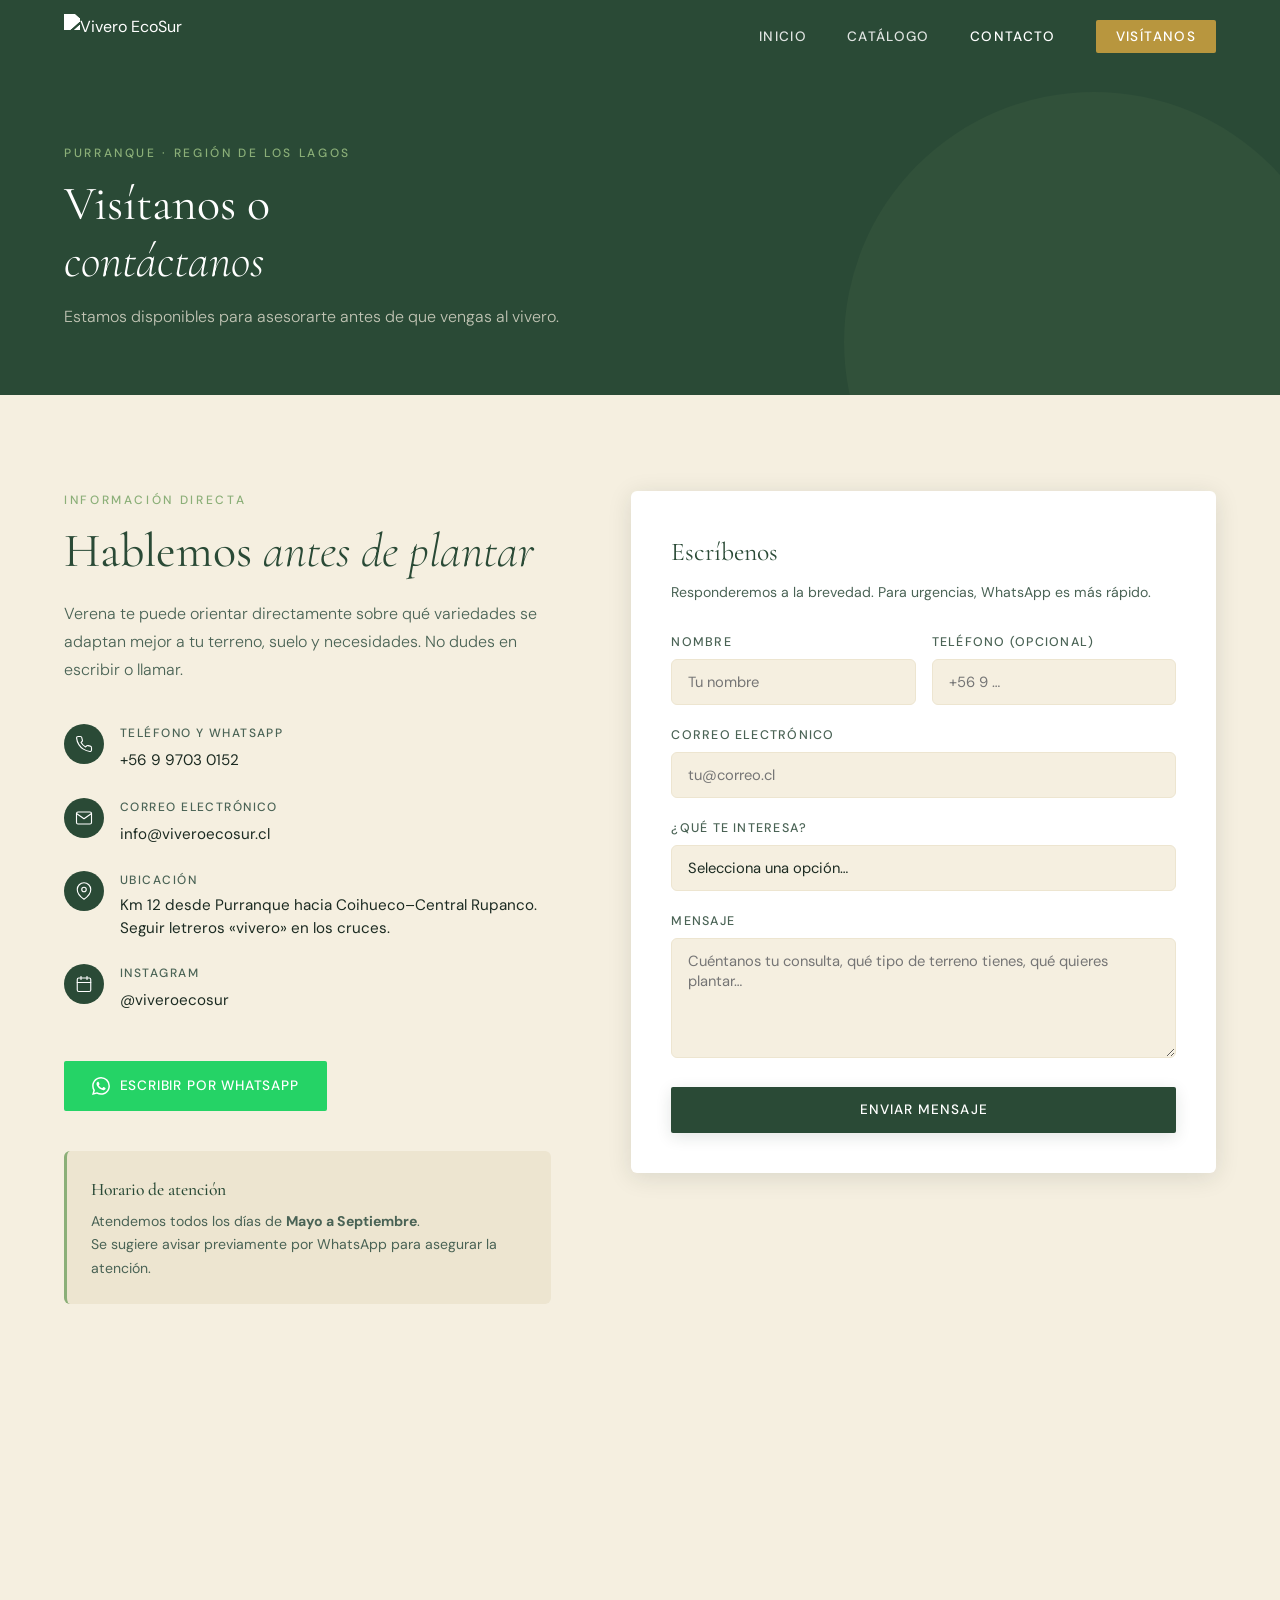
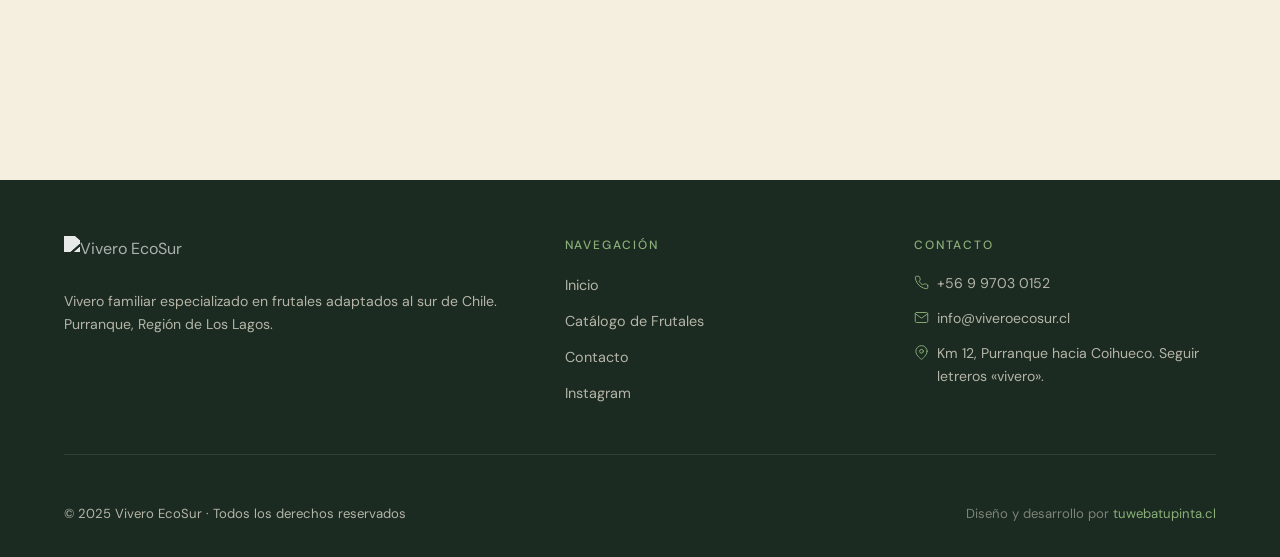
==== contacto.html @ e0800cbe "add ins" ====
<!DOCTYPE html>
<html lang="es">
<head>
  <meta charset="UTF-8">
  <meta name="viewport" content="width=device-width, initial-scale=1.0">
  <title>Contacto — Vivero EcoSur</title>
  <meta name="description" content="Visítanos en Purranque, km 12 hacia Coihueco. Atención Mayo–Septiembre. Teléfono: +56 9 9703 0152. Escríbenos por email o WhatsApp.">
  <meta name="theme-color" content="#2A4A36">
  <link rel="canonical" href="https://viveroecosur.cl/contacto">
  <link rel="stylesheet" href="assets/css/style.css">
  <link rel="preconnect" href="https://fonts.googleapis.com">
  <link rel="preconnect" href="https://fonts.gstatic.com" crossorigin>
</head>
<body>

<!-- ─── Nav ─────────────────────────────────────────── -->
<nav class="nav" role="navigation" aria-label="Navegación principal">
  <a class="nav-logo" href="index.html" aria-label="Vivero EcoSur — Inicio">
    <img src="assets/img/logo.png" alt="Vivero EcoSur">
  </a>
  <ul class="nav-links" role="list">
    <li><a href="index.html">Inicio</a></li>
    <li><a href="frutales.html">Catálogo</a></li>
    <li><a href="contacto.html" class="active">Contacto</a></li>
    <li><a href="contacto.html" class="cta-nav">Visítanos</a></li>
  </ul>
  <button class="nav-toggle" aria-label="Menú" aria-expanded="false">
    <span></span><span></span><span></span>
  </button>
</nav>

<!-- ─── Page Header ───────────────────────────────────── -->
<header class="page-header" role="banner">
  <p class="section-label">Purranque · Región de Los Lagos</p>
  <h1 class="section-title">Visítanos o<br><em>contáctanos</em></h1>
  <p class="section-desc" style="margin-top:0.75rem">
    Estamos disponibles para asesorarte antes de que vengas al vivero.
  </p>
</header>

<!-- ─── Contacto Grid ─────────────────────────────────── -->
<section class="section" aria-label="Información de contacto y formulario">
  <div class="contacto-grid">

    <!-- Info -->
    <div class="contacto-info fade-up">
      <p class="section-label">Información directa</p>
      <h2 class="section-title">Hablemos <em>antes de plantar</em></h2>
      <p class="section-desc">
        Verena te puede orientar directamente sobre qué variedades se adaptan mejor 
        a tu terreno, suelo y necesidades. No dudes en escribir o llamar.
      </p>

      <div class="info-item" style="margin-top:2rem">
        <div class="info-icon">
          <svg viewBox="0 0 24 24" stroke-width="1.5" stroke-linecap="round" stroke-linejoin="round">
            <path d="M22 16.92v3a2 2 0 01-2.18 2 19.79 19.79 0 01-8.63-3.07 19.5 19.5 0 01-6-6A19.79 19.79 0 012.12 4.18 2 2 0 014.11 2h3a2 2 0 012 1.72c.127.96.361 1.903.7 2.81a2 2 0 01-.45 2.11L8.09 9.91a16 16 0 006 6l1.27-1.27a2 2 0 012.11-.45c.907.339 1.85.573 2.81.7A2 2 0 0122 16.92z"/>
          </svg>
        </div>
        <div>
          <h4>Teléfono y WhatsApp</h4>
          <a href="tel:+56999703 0152">+56 9 9703 0152</a>
        </div>
      </div>

      <div class="info-item">
        <div class="info-icon">
          <svg viewBox="0 0 24 24" stroke-width="1.5" stroke-linecap="round" stroke-linejoin="round">
            <path d="M4 4h16c1.1 0 2 .9 2 2v12c0 1.1-.9 2-2 2H4c-1.1 0-2-.9-2-2V6c0-1.1.9-2 2-2z"/>
            <polyline points="22,6 12,13 2,6"/>
          </svg>
        </div>
        <div>
          <h4>Correo electrónico</h4>
          <a href="mailto:info@viveroecosur.cl">info@viveroecosur.cl</a>
        </div>
      </div>

      <div class="info-item">
        <div class="info-icon">
          <svg viewBox="0 0 24 24" stroke-width="1.5" stroke-linecap="round" stroke-linejoin="round">
            <path d="M21 10c0 7-9 13-9 13s-9-6-9-13a9 9 0 0118 0z"/>
            <circle cx="12" cy="10" r="3"/>
          </svg>
        </div>
        <div>
          <h4>Ubicación</h4>
          <p>Km 12 desde Purranque hacia Coihueco–Central Rupanco.<br>Seguir letreros «vivero» en los cruces.</p>
        </div>
      </div>

      <div class="info-item">
        <div class="info-icon">
          <svg viewBox="0 0 24 24" stroke-width="1.5" stroke-linecap="round" stroke-linejoin="round">
            <rect x="3" y="4" width="18" height="18" rx="2" ry="2"/>
            <line x1="16" y1="2" x2="16" y2="6"/>
            <line x1="8" y1="2" x2="8" y2="6"/>
            <line x1="3" y1="10" x2="21" y2="10"/>
          </svg>
        </div>
        <div>
          <h4>Instagram</h4>
          <a href="https://www.instagram.com/viveroecosur/" target="_blank" rel="noopener">@viveroecosur</a>
        </div>
      </div>

      <!-- WhatsApp directo -->
      <a
        class="whatsapp-btn"
        href="https://wa.me/56999703 0152?text=Hola%2C%20me%20interesa%20información%20sobre%20los%20frutales%20del%20vivero."
        target="_blank"
        rel="noopener"
        aria-label="Contactar por WhatsApp"
      >
        <svg viewBox="0 0 24 24" xmlns="http://www.w3.org/2000/svg">
          <path d="M17.472 14.382c-.297-.149-1.758-.867-2.03-.967-.273-.099-.471-.148-.67.15-.197.297-.767.966-.94 1.164-.173.199-.347.223-.644.075-.297-.15-1.255-.463-2.39-1.475-.883-.788-1.48-1.761-1.653-2.059-.173-.297-.018-.458.13-.606.134-.133.298-.347.446-.52.149-.174.198-.298.298-.497.099-.198.05-.371-.025-.52-.075-.149-.669-1.612-.916-2.207-.242-.579-.487-.5-.669-.51-.173-.008-.371-.01-.57-.01-.198 0-.52.074-.792.372-.272.297-1.04 1.016-1.04 2.479 0 1.462 1.065 2.875 1.213 3.074.149.198 2.096 3.2 5.077 4.487.709.306 1.262.489 1.694.625.712.227 1.36.195 1.871.118.571-.085 1.758-.719 2.006-1.413.248-.694.248-1.289.173-1.413-.074-.124-.272-.198-.57-.347m-5.421 7.403h-.004a9.87 9.87 0 01-5.031-1.378l-.361-.214-3.741.982.998-3.648-.235-.374a9.86 9.86 0 01-1.51-5.26c.001-5.45 4.436-9.884 9.888-9.884 2.64 0 5.122 1.03 6.988 2.898a9.825 9.825 0 012.893 6.994c-.003 5.45-4.437 9.884-9.885 9.884m8.413-18.297A11.815 11.815 0 0012.05 0C5.495 0 .16 5.335.157 11.892c0 2.096.547 4.142 1.588 5.945L.057 24l6.305-1.654a11.882 11.882 0 005.683 1.448h.005c6.554 0 11.89-5.335 11.893-11.893a11.821 11.821 0 00-3.48-8.413z"/>
        </svg>
        Escribir por WhatsApp
      </a>

      <!-- Horario -->
      <div class="contacto-horario">
        <h4>Horario de atención</h4>
        <p>
          Atendemos todos los días de <strong>Mayo a Septiembre</strong>.<br>
          Se sugiere avisar previamente por WhatsApp para asegurar la atención.
        </p>
      </div>
    </div>

    <!-- Formulario -->
    <div class="fade-up" style="transition-delay:0.15s">
      <div class="form-card">
        <h3>Escríbenos</h3>
        <p>Responderemos a la brevedad. Para urgencias, WhatsApp es más rápido.</p>

        <!-- Reemplaza YOUR_FORM_ID con tu ID de Formspree -->
        <form
          id="contact-form"
          action="https://formspree.io/f/YOUR_FORM_ID"
          method="POST"
          novalidate
        >
          <div class="form-row">
            <div class="form-group">
              <label for="nombre">Nombre</label>
              <input
                id="nombre"
                name="nombre"
                type="text"
                placeholder="Tu nombre"
                required
                autocomplete="given-name"
              >
            </div>
            <div class="form-group">
              <label for="telefono">Teléfono (opcional)</label>
              <input
                id="telefono"
                name="telefono"
                type="tel"
                placeholder="+56 9 …"
                autocomplete="tel"
              >
            </div>
          </div>

          <div class="form-group">
            <label for="email">Correo electrónico</label>
            <input
              id="email"
              name="email"
              type="email"
              placeholder="tu@correo.cl"
              required
              autocomplete="email"
            >
          </div>

          <div class="form-group">
            <label for="asunto">¿Qué te interesa?</label>
            <select id="asunto" name="asunto">
              <option value="">Selecciona una opción…</option>
              <option value="Consulta sobre frutales">Consulta sobre frutales</option>
              <option value="Disponibilidad y precios">Disponibilidad y precios</option>
              <option value="Asesoría de plantación">Asesoría de plantación</option>
              <option value="Injertos y podas">Injertos y podas</option>
              <option value="Otro">Otro</option>
            </select>
          </div>

          <div class="form-group">
            <label for="mensaje">Mensaje</label>
            <textarea
              id="mensaje"
              name="mensaje"
              placeholder="Cuéntanos tu consulta, qué tipo de terreno tienes, qué quieres plantar…"
              required
            ></textarea>
          </div>

          <!-- Honeypot anti-spam -->
          <input type="text" name="_gotcha" style="display:none" tabindex="-1" autocomplete="off">

          <button type="submit" class="btn btn-verde" style="width:100%;justify-content:center">
            Enviar mensaje
          </button>
        </form>

        <!-- Éxito -->
        <div id="form-success" class="form-success">
          <svg viewBox="0 0 24 24" stroke-width="1.5" stroke-linecap="round" stroke-linejoin="round">
            <path d="M22 11.08V12a10 10 0 11-5.93-9.14"/>
            <polyline points="22 4 12 14.01 9 11.01"/>
          </svg>
          <h4>¡Mensaje enviado!</h4>
          <p>Gracias por escribirnos. Te responderemos a la brevedad.<br>Si necesitas respuesta urgente, escríbenos por WhatsApp.</p>
        </div>
      </div>
    </div>

  </div>
</section>

<!-- ─── Mapa ───────────────────────────────────────────── -->
<div class="mapa-section" aria-label="Ubicación en mapa">
  <iframe
    title="Ubicación Vivero EcoSur — Purranque"
    src="https://www.openstreetmap.org/export/embed.html?bbox=-73.0,-40.95,-72.7,-40.75&layer=mapnik&marker=-40.83,-72.88"
    loading="lazy"
    allowfullscreen
  ></iframe>
</div>

<!-- ─── Footer ────────────────────────────────────────── -->
<footer role="contentinfo">
  <div class="footer-grid">
    <div>
      <div class="footer-logo">
        <img src="assets/img/logo.png" alt="Vivero EcoSur">
      </div>
      <p class="footer-tagline">
        Vivero familiar especializado en frutales adaptados al sur de Chile.<br>
        Purranque, Región de Los Lagos.
      </p>
    </div>
    <div class="footer-col">
      <h4>Navegación</h4>
      <ul>
        <li><a href="index.html">Inicio</a></li>
        <li><a href="frutales.html">Catálogo de Frutales</a></li>
        <li><a href="contacto.html">Contacto</a></li>
        <li><a href="https://www.instagram.com/viveroecosur/" target="_blank" rel="noopener">Instagram</a></li>
      </ul>
    </div>
    <div class="footer-col">
      <h4>Contacto</h4>
      <div class="footer-contact-item">
        <svg viewBox="0 0 24 24" stroke-width="1.5" stroke-linecap="round" stroke-linejoin="round"><path d="M22 16.92v3a2 2 0 01-2.18 2 19.79 19.79 0 01-8.63-3.07 19.5 19.5 0 01-6-6A19.79 19.79 0 012.12 4.18 2 2 0 014.11 2h3a2 2 0 012 1.72c.127.96.361 1.903.7 2.81a2 2 0 01-.45 2.11L8.09 9.91a16 16 0 006 6l1.27-1.27a2 2 0 012.11-.45c.907.339 1.85.573 2.81.7A2 2 0 0122 16.92z"/></svg>
        <a href="tel:+56999703 0152">+56 9 9703 0152</a>
      </div>
      <div class="footer-contact-item">
        <svg viewBox="0 0 24 24" stroke-width="1.5" stroke-linecap="round" stroke-linejoin="round"><path d="M4 4h16c1.1 0 2 .9 2 2v12c0 1.1-.9 2-2 2H4c-1.1 0-2-.9-2-2V6c0-1.1.9-2 2-2z"/><polyline points="22,6 12,13 2,6"/></svg>
        <a href="mailto:info@viveroecosur.cl">info@viveroecosur.cl</a>
      </div>
      <div class="footer-contact-item">
        <svg viewBox="0 0 24 24" stroke-width="1.5" stroke-linecap="round" stroke-linejoin="round"><path d="M21 10c0 7-9 13-9 13s-9-6-9-13a9 9 0 0118 0z"/><circle cx="12" cy="10" r="3"/></svg>
        <span>Km 12, Purranque hacia Coihueco. Seguir letreros «vivero».</span>
      </div>
    </div>
  </div>
  <div class="footer-bottom">
    <span>© 2025 Vivero EcoSur · Todos los derechos reservados</span>
    <span class="footer-brand">Diseño y desarrollo por <a href="https://tuwebatupinta.cl" target="_blank" rel="noopener">tuwebatupinta.cl</a></span>
  </div>
</footer>

<script src="assets/js/main.js"></script>
</body>
</html>
---- assets/css/style.css ----
@import url('https://fonts.googleapis.com/css2?family=Cormorant+Garamond:ital,wght@0,300;0,400;0,500;0,600;1,300;1,400&family=DM+Sans:wght@300;400;500&display=swap');

/* ─── Variables ─────────────────────────────────────── */
:root {
  --verde:        #2A4A36;
  --verde-medio:  #3D6B50;
  --verde-claro:  #8BAF78;
  --crema:        #F5EFE0;
  --crema-oscura: #EDE5D0;
  --dorado:       #B8963E;
  --texto:        #1C2B22;
  --texto-suave:  #4A6355;
  --blanco:       #FFFFFF;
  --sombra:       rgba(26, 43, 34, 0.12);

  --f-display: 'Cormorant Garamond', Georgia, serif;
  --f-body:    'DM Sans', sans-serif;

  --r: 6px;
  --transition: 0.3s ease;
}

/* ─── Reset & Base ───────────────────────────────────── */
*, *::before, *::after { box-sizing: border-box; margin: 0; padding: 0; }

html { scroll-behavior: smooth; font-size: 16px; }

body {
  font-family: var(--f-body);
  background: var(--crema);
  color: var(--texto);
  line-height: 1.65;
  overflow-x: hidden;
}

img { max-width: 100%; height: auto; display: block; }
a   { color: inherit; text-decoration: none; }
ul  { list-style: none; }

/* ─── Nav ────────────────────────────────────────────── */
.nav {
  position: fixed;
  top: 0; left: 0; right: 0;
  z-index: 100;
  display: flex;
  align-items: center;
  justify-content: space-between;
  padding: 0 5%;
  height: 72px;
  transition: background var(--transition), box-shadow var(--transition);
}

.nav.scrolled {
  background: var(--verde);
  box-shadow: 0 2px 20px var(--sombra);
}

.nav-logo img {
  height: 44px;
  width: auto;
  filter: brightness(0) invert(1);
}

.nav-links {
  display: flex;
  gap: 2.5rem;
  align-items: center;
}

.nav-links a {
  font-family: var(--f-body);
  font-size: 0.85rem;
  font-weight: 500;
  letter-spacing: 0.1em;
  text-transform: uppercase;
  color: var(--blanco);
  opacity: 0.85;
  transition: opacity var(--transition);
}

.nav-links a:hover,
.nav-links a.active { opacity: 1; }

.nav-links a.cta-nav {
  background: var(--dorado);
  color: var(--blanco);
  padding: 0.5rem 1.25rem;
  border-radius: 2px;
  opacity: 1;
  transition: background var(--transition);
}
.nav-links a.cta-nav:hover { background: #c9a84c; }

/* hamburger */
.nav-toggle {
  display: none;
  flex-direction: column;
  gap: 5px;
  cursor: pointer;
  padding: 4px;
}
.nav-toggle span {
  display: block;
  width: 24px; height: 2px;
  background: var(--blanco);
  border-radius: 2px;
  transition: var(--transition);
}

/* ─── Hero ───────────────────────────────────────────── */
.hero {
  position: relative;
  height: 100svh;
  min-height: 600px;
  display: flex;
  align-items: center;
  overflow: hidden;
}

.hero-bg {
  position: absolute;
  inset: 0;
  background-image: url('https://viveroecosur.cl/wp-content/uploads/2020/11/banner.jpg');
  background-size: cover;
  background-position: center;
  transform: scale(1.05);
  transition: transform 8s ease;
}
.hero.loaded .hero-bg { transform: scale(1); }

.hero-overlay {
  position: absolute;
  inset: 0;
  background: linear-gradient(
    135deg,
    rgba(26, 43, 34, 0.82) 0%,
    rgba(42, 74, 54, 0.60) 60%,
    rgba(26, 43, 34, 0.40) 100%
  );
}

.hero-content {
  position: relative;
  z-index: 2;
  max-width: 720px;
  padding: 0 5%;
  opacity: 0;
  transform: translateY(28px);
  transition: opacity 0.9s ease 0.3s, transform 0.9s ease 0.3s;
}
.hero.loaded .hero-content { opacity: 1; transform: none; }

.hero-eyebrow {
  font-family: var(--f-body);
  font-size: 0.78rem;
  font-weight: 500;
  letter-spacing: 0.22em;
  text-transform: uppercase;
  color: var(--verde-claro);
  margin-bottom: 1.2rem;
}

.hero h1 {
  font-family: var(--f-display);
  font-size: clamp(3rem, 7vw, 5.5rem);
  font-weight: 300;
  line-height: 1.1;
  color: var(--blanco);
  margin-bottom: 1.5rem;
}
.hero h1 em {
  font-style: italic;
  font-weight: 300;
  color: var(--verde-claro);
}

.hero-desc {
  font-size: 1.05rem;
  font-weight: 300;
  color: rgba(245, 239, 224, 0.88);
  max-width: 480px;
  margin-bottom: 2.5rem;
  line-height: 1.75;
}

.hero-ctas { display: flex; gap: 1rem; flex-wrap: wrap; }

/* ─── Buttons ─────────────────────────────────────────── */
.btn {
  display: inline-flex;
  align-items: center;
  gap: 0.5rem;
  padding: 0.9rem 2rem;
  border-radius: 2px;
  font-family: var(--f-body);
  font-size: 0.85rem;
  font-weight: 500;
  letter-spacing: 0.08em;
  text-transform: uppercase;
  cursor: pointer;
  border: none;
  transition: background var(--transition), color var(--transition), transform var(--transition), box-shadow var(--transition);
}
.btn:hover { transform: translateY(-2px); }

.btn-primary {
  background: var(--dorado);
  color: var(--blanco);
  box-shadow: 0 4px 16px rgba(184,150,62,0.35);
}
.btn-primary:hover {
  background: #c9a84c;
  box-shadow: 0 6px 24px rgba(184,150,62,0.45);
}

.btn-outline {
  background: transparent;
  color: var(--blanco);
  border: 1.5px solid rgba(255,255,255,0.55);
}
.btn-outline:hover {
  background: rgba(255,255,255,0.1);
  border-color: var(--blanco);
}

.btn-verde {
  background: var(--verde);
  color: var(--blanco);
  box-shadow: 0 4px 16px var(--sombra);
}
.btn-verde:hover {
  background: var(--verde-medio);
  box-shadow: 0 6px 24px var(--sombra);
}

/* ─── Sections ────────────────────────────────────────── */
.section { padding: 6rem 5%; }
.section-sm { padding: 4rem 5%; }

.section-label {
  font-family: var(--f-body);
  font-size: 0.75rem;
  font-weight: 500;
  letter-spacing: 0.22em;
  text-transform: uppercase;
  color: var(--verde-claro);
  margin-bottom: 0.75rem;
}

.section-title {
  font-family: var(--f-display);
  font-size: clamp(2rem, 4vw, 3rem);
  font-weight: 400;
  line-height: 1.2;
  color: var(--verde);
  margin-bottom: 1.25rem;
}
.section-title em {
  font-style: italic;
  font-weight: 300;
}

.section-desc {
  font-size: 1rem;
  font-weight: 300;
  color: var(--texto-suave);
  max-width: 520px;
  line-height: 1.75;
}

/* ─── About (index) ───────────────────────────────────── */
.about {
  background: var(--blanco);
  display: grid;
  grid-template-columns: 1fr 1fr;
  gap: 5rem;
  align-items: center;
}

.about-img {
  position: relative;
}
.about-img img {
  width: 100%;
  height: 520px;
  object-fit: cover;
  border-radius: var(--r);
}
.about-img::before {
  content: '';
  position: absolute;
  top: -16px; left: -16px;
  right: 16px; bottom: 16px;
  border: 1.5px solid var(--verde-claro);
  border-radius: var(--r);
  opacity: 0.4;
}

.about-verena {
  display: flex;
  align-items: center;
  gap: 0.75rem;
  margin-top: 2rem;
  padding-top: 2rem;
  border-top: 1px solid var(--crema-oscura);
}
.about-verena-dot {
  width: 40px; height: 40px;
  background: var(--verde);
  border-radius: 50%;
  flex-shrink: 0;
  display: flex;
  align-items: center;
  justify-content: center;
  color: var(--blanco);
  font-family: var(--f-display);
  font-size: 1.1rem;
}
.about-verena p { font-size: 0.88rem; color: var(--texto-suave); }
.about-verena strong { display: block; color: var(--texto); font-weight: 500; margin-bottom: 0.1rem; }

/* ─── Features strip ──────────────────────────────────── */
.features {
  background: var(--verde);
  padding: 4rem 5%;
  display: grid;
  grid-template-columns: repeat(3, 1fr);
  gap: 3rem;
}
.feature { text-align: center; }
.feature-icon {
  width: 48px; height: 48px;
  margin: 0 auto 1rem;
  background: rgba(139,175,120,0.2);
  border-radius: 50%;
  display: flex;
  align-items: center;
  justify-content: center;
}
.feature-icon svg { width: 22px; height: 22px; stroke: var(--verde-claro); fill: none; }
.feature h3 {
  font-family: var(--f-display);
  font-size: 1.3rem;
  font-weight: 400;
  color: var(--blanco);
  margin-bottom: 0.5rem;
}
.feature p { font-size: 0.88rem; font-weight: 300; color: rgba(245,239,224,0.7); line-height: 1.65; }

/* ─── CTA Banner ──────────────────────────────────────── */
.cta-banner {
  background: var(--crema-oscura);
  text-align: center;
  padding: 5rem 5%;
  position: relative;
  overflow: hidden;
}
.cta-banner::before {
  content: '';
  position: absolute;
  inset: 0;
  background: radial-gradient(ellipse at center, rgba(42,74,54,0.06) 0%, transparent 70%);
}
.cta-banner .section-title { max-width: 540px; margin: 0.75rem auto 1.5rem; }
.cta-banner .section-desc  { margin: 0 auto 2rem; }

/* ─── Footer ──────────────────────────────────────────── */
footer {
  background: var(--texto);
  color: rgba(245,239,224,0.7);
  padding: 3.5rem 5% 2rem;
}
.footer-grid {
  display: grid;
  grid-template-columns: 1.5fr 1fr 1fr;
  gap: 3rem;
  margin-bottom: 3rem;
  padding-bottom: 3rem;
  border-bottom: 1px solid rgba(245,239,224,0.1);
}
.footer-logo img {
  height: 38px;
  filter: brightness(0) invert(1);
  opacity: 0.9;
  margin-bottom: 1rem;
}
.footer-tagline { font-size: 0.88rem; line-height: 1.65; }
.footer-col h4 {
  font-family: var(--f-body);
  font-size: 0.75rem;
  font-weight: 500;
  letter-spacing: 0.15em;
  text-transform: uppercase;
  color: var(--verde-claro);
  margin-bottom: 1rem;
}
.footer-col ul { display: flex; flex-direction: column; gap: 0.6rem; }
.footer-col ul a { font-size: 0.9rem; transition: color var(--transition); }
.footer-col ul a:hover { color: var(--blanco); }
.footer-contact-item { display: flex; align-items: flex-start; gap: 0.5rem; font-size: 0.88rem; margin-bottom: 0.75rem; }
.footer-contact-item svg { width: 15px; height: 15px; stroke: var(--verde-claro); flex-shrink: 0; margin-top: 3px; fill: none; }
.footer-bottom {
  display: flex;
  justify-content: space-between;
  align-items: center;
  flex-wrap: wrap;
  gap: 1rem;
  font-size: 0.82rem;
}
.footer-brand { color: rgba(245,239,224,0.45); }
.footer-brand a { color: var(--verde-claro); }

/* ─── Page Header ─────────────────────────────────────── */
.page-header {
  background: var(--verde);
  padding: 9rem 5% 4rem;
  position: relative;
  overflow: hidden;
}
.page-header::after {
  content: '';
  position: absolute;
  right: -5%;
  bottom: -50%;
  width: 500px; height: 500px;
  border-radius: 50%;
  background: rgba(139,175,120,0.07);
}
.page-header .section-label { color: var(--verde-claro); }
.page-header .section-title { color: var(--blanco); margin-bottom: 0; }
.page-header .section-desc  { color: rgba(245,239,224,0.75); }

/* ─── Productos ───────────────────────────────────────── */
.productos-section { background: var(--crema); }

.category-tabs {
  display: flex;
  flex-wrap: wrap;
  gap: 0.5rem;
  margin-bottom: 3rem;
  padding-bottom: 1.5rem;
  border-bottom: 1px solid var(--crema-oscura);
}

.tab-btn {
  background: none;
  border: 1.5px solid var(--crema-oscura);
  border-radius: 2px;
  padding: 0.5rem 1.1rem;
  font-family: var(--f-body);
  font-size: 0.8rem;
  font-weight: 500;
  letter-spacing: 0.08em;
  text-transform: uppercase;
  color: var(--texto-suave);
  cursor: pointer;
  transition: all var(--transition);
}
.tab-btn:hover {
  border-color: var(--verde);
  color: var(--verde);
}
.tab-btn.active {
  background: var(--verde);
  border-color: var(--verde);
  color: var(--blanco);
}

.search-bar {
  position: relative;
  max-width: 380px;
  margin-bottom: 2.5rem;
}
.search-bar input {
  width: 100%;
  padding: 0.75rem 1rem 0.75rem 2.8rem;
  background: var(--blanco);
  border: 1.5px solid var(--crema-oscura);
  border-radius: 2px;
  font-family: var(--f-body);
  font-size: 0.9rem;
  color: var(--texto);
  outline: none;
  transition: border-color var(--transition);
}
.search-bar input:focus { border-color: var(--verde); }
.search-bar input::placeholder { color: var(--texto-suave); opacity: 0.6; }
.search-bar svg {
  position: absolute;
  left: 0.9rem;
  top: 50%;
  transform: translateY(-50%);
  width: 16px; height: 16px;
  stroke: var(--texto-suave);
  fill: none;
  pointer-events: none;
}

.products-grid {
  display: grid;
  grid-template-columns: repeat(auto-fill, minmax(240px, 1fr));
  gap: 1.5rem;
}

.product-card {
  background: var(--blanco);
  border-radius: var(--r);
  overflow: hidden;
  box-shadow: 0 2px 12px var(--sombra);
  transition: transform var(--transition), box-shadow var(--transition);
  cursor: default;
}
.product-card:hover {
  transform: translateY(-4px);
  box-shadow: 0 8px 28px rgba(26,43,34,0.16);
}

.product-card-img {
  position: relative;
  height: 200px;
  overflow: hidden;
  background: var(--crema-oscura);
}
.product-card-img img {
  width: 100%; height: 100%;
  object-fit: cover;
  transition: transform 0.5s ease;
}
.product-card:hover .product-card-img img { transform: scale(1.06); }

.product-card-cat {
  position: absolute;
  top: 10px; left: 10px;
  background: var(--verde);
  color: var(--blanco);
  font-size: 0.68rem;
  font-weight: 500;
  letter-spacing: 0.1em;
  text-transform: uppercase;
  padding: 3px 8px;
  border-radius: 2px;
}

.product-card-body {
  padding: 1.1rem 1.2rem 1.4rem;
}
.product-card-body h3 {
  font-family: var(--f-display);
  font-size: 1.2rem;
  font-weight: 500;
  color: var(--verde);
  margin-bottom: 0.5rem;
  line-height: 1.25;
  text-transform: capitalize;
}
.product-card-body p {
  font-size: 0.84rem;
  font-weight: 300;
  color: var(--texto-suave);
  line-height: 1.6;
}

.no-results {
  grid-column: 1 / -1;
  text-align: center;
  padding: 4rem 0;
  color: var(--texto-suave);
}
.no-results p { font-size: 1rem; }

/* ─── Contacto ────────────────────────────────────────── */
.contacto-grid {
  display: grid;
  grid-template-columns: 1fr 1.2fr;
  gap: 5rem;
  align-items: start;
}

.contacto-info .section-desc { margin-bottom: 2.5rem; }

.info-item {
  display: flex;
  gap: 1rem;
  margin-bottom: 1.5rem;
  align-items: flex-start;
}
.info-icon {
  width: 40px; height: 40px;
  background: var(--verde);
  border-radius: 50%;
  display: flex;
  align-items: center;
  justify-content: center;
  flex-shrink: 0;
}
.info-icon svg { width: 18px; height: 18px; stroke: var(--blanco); fill: none; }
.info-item h4 {
  font-family: var(--f-body);
  font-size: 0.75rem;
  font-weight: 500;
  letter-spacing: 0.12em;
  text-transform: uppercase;
  color: var(--texto-suave);
  margin-bottom: 0.2rem;
}
.info-item p, .info-item a {
  font-size: 0.95rem;
  color: var(--texto);
  line-height: 1.5;
}
.info-item a:hover { color: var(--verde); }

.whatsapp-btn {
  display: inline-flex;
  align-items: center;
  gap: 0.6rem;
  background: #25D366;
  color: var(--blanco);
  padding: 0.85rem 1.75rem;
  border-radius: 2px;
  font-size: 0.85rem;
  font-weight: 500;
  letter-spacing: 0.06em;
  text-transform: uppercase;
  margin-top: 1.5rem;
  transition: background var(--transition), transform var(--transition);
}
.whatsapp-btn:hover { background: #1ebe5b; transform: translateY(-2px); }
.whatsapp-btn svg { width: 18px; height: 18px; fill: var(--blanco); }

.contacto-horario {
  margin-top: 2.5rem;
  padding: 1.5rem;
  background: var(--crema-oscura);
  border-radius: var(--r);
  border-left: 3px solid var(--verde-claro);
}
.contacto-horario h4 {
  font-family: var(--f-display);
  font-size: 1.1rem;
  font-weight: 500;
  color: var(--verde);
  margin-bottom: 0.4rem;
}
.contacto-horario p { font-size: 0.88rem; color: var(--texto-suave); line-height: 1.65; }

/* Form */
.form-card {
  background: var(--blanco);
  border-radius: var(--r);
  padding: 2.5rem;
  box-shadow: 0 4px 24px var(--sombra);
}
.form-card h3 {
  font-family: var(--f-display);
  font-size: 1.6rem;
  font-weight: 400;
  color: var(--verde);
  margin-bottom: 0.5rem;
}
.form-card > p {
  font-size: 0.88rem;
  color: var(--texto-suave);
  margin-bottom: 1.75rem;
}

.form-group { margin-bottom: 1.25rem; }
.form-group label {
  display: block;
  font-size: 0.78rem;
  font-weight: 500;
  letter-spacing: 0.1em;
  text-transform: uppercase;
  color: var(--texto-suave);
  margin-bottom: 0.4rem;
}
.form-group input,
.form-group textarea,
.form-group select {
  width: 100%;
  padding: 0.75rem 1rem;
  background: var(--crema);
  border: 1.5px solid var(--crema-oscura);
  border-radius: var(--r);
  font-family: var(--f-body);
  font-size: 0.92rem;
  color: var(--texto);
  outline: none;
  transition: border-color var(--transition), background var(--transition);
  appearance: none;
}
.form-group input:focus,
.form-group textarea:focus,
.form-group select:focus {
  border-color: var(--verde);
  background: var(--blanco);
}
.form-group textarea { resize: vertical; min-height: 120px; }

.form-row { display: grid; grid-template-columns: 1fr 1fr; gap: 1rem; }

.form-success {
  display: none;
  text-align: center;
  padding: 2rem;
}
.form-success svg { width: 48px; height: 48px; stroke: var(--verde); fill: none; margin: 0 auto 1rem; }
.form-success h4 { font-family: var(--f-display); font-size: 1.4rem; color: var(--verde); margin-bottom: 0.5rem; }
.form-success p { font-size: 0.9rem; color: var(--texto-suave); }

/* ─── Mapa ────────────────────────────────────────────── */
.mapa-section {
  padding: 0;
  line-height: 0;
}
.mapa-section iframe {
  width: 100%;
  height: 380px;
  border: none;
  filter: saturate(0.7) contrast(1.05);
}

/* ─── Responsive ──────────────────────────────────────── */
@media (max-width: 1024px) {
  .about { grid-template-columns: 1fr; gap: 3rem; }
  .about-img { display: none; }
  .footer-grid { grid-template-columns: 1fr 1fr; }
  .contacto-grid { grid-template-columns: 1fr; gap: 3rem; }
}

@media (max-width: 768px) {
  .nav-links { display: none; }
  .nav-links.open {
    display: flex;
    flex-direction: column;
    position: fixed;
    top: 72px; left: 0; right: 0;
    background: var(--verde);
    padding: 2rem 5%;
    gap: 1.5rem;
    align-items: flex-start;
  }
  .nav-links a.cta-nav { margin-top: 0.5rem; }
  .nav-toggle { display: flex; }

  .features { grid-template-columns: 1fr; gap: 2rem; }
  .footer-grid { grid-template-columns: 1fr; }
  .form-row { grid-template-columns: 1fr; }

  .products-grid { grid-template-columns: repeat(auto-fill, minmax(180px, 1fr)); }
  .product-card-img { height: 160px; }
}

@media (max-width: 480px) {
  .hero h1 { font-size: 2.6rem; }
  .section { padding: 4rem 5%; }
  .page-header { padding: 8rem 5% 3rem; }
  .form-card { padding: 1.75rem; }
}

/* ─── Animations ──────────────────────────────────────── */
.fade-up {
  opacity: 0;
  transform: translateY(24px);
  transition: opacity 0.7s ease, transform 0.7s ease;
}
.fade-up.visible { opacity: 1; transform: none; }

.product-card {
  opacity: 0;
  transform: translateY(16px);
  transition: opacity 0.4s ease, transform 0.4s ease, box-shadow 0.3s ease;
}
.product-card.visible {
  opacity: 1;
  transform: none;
}
.product-card.hidden {
  display: none;
}
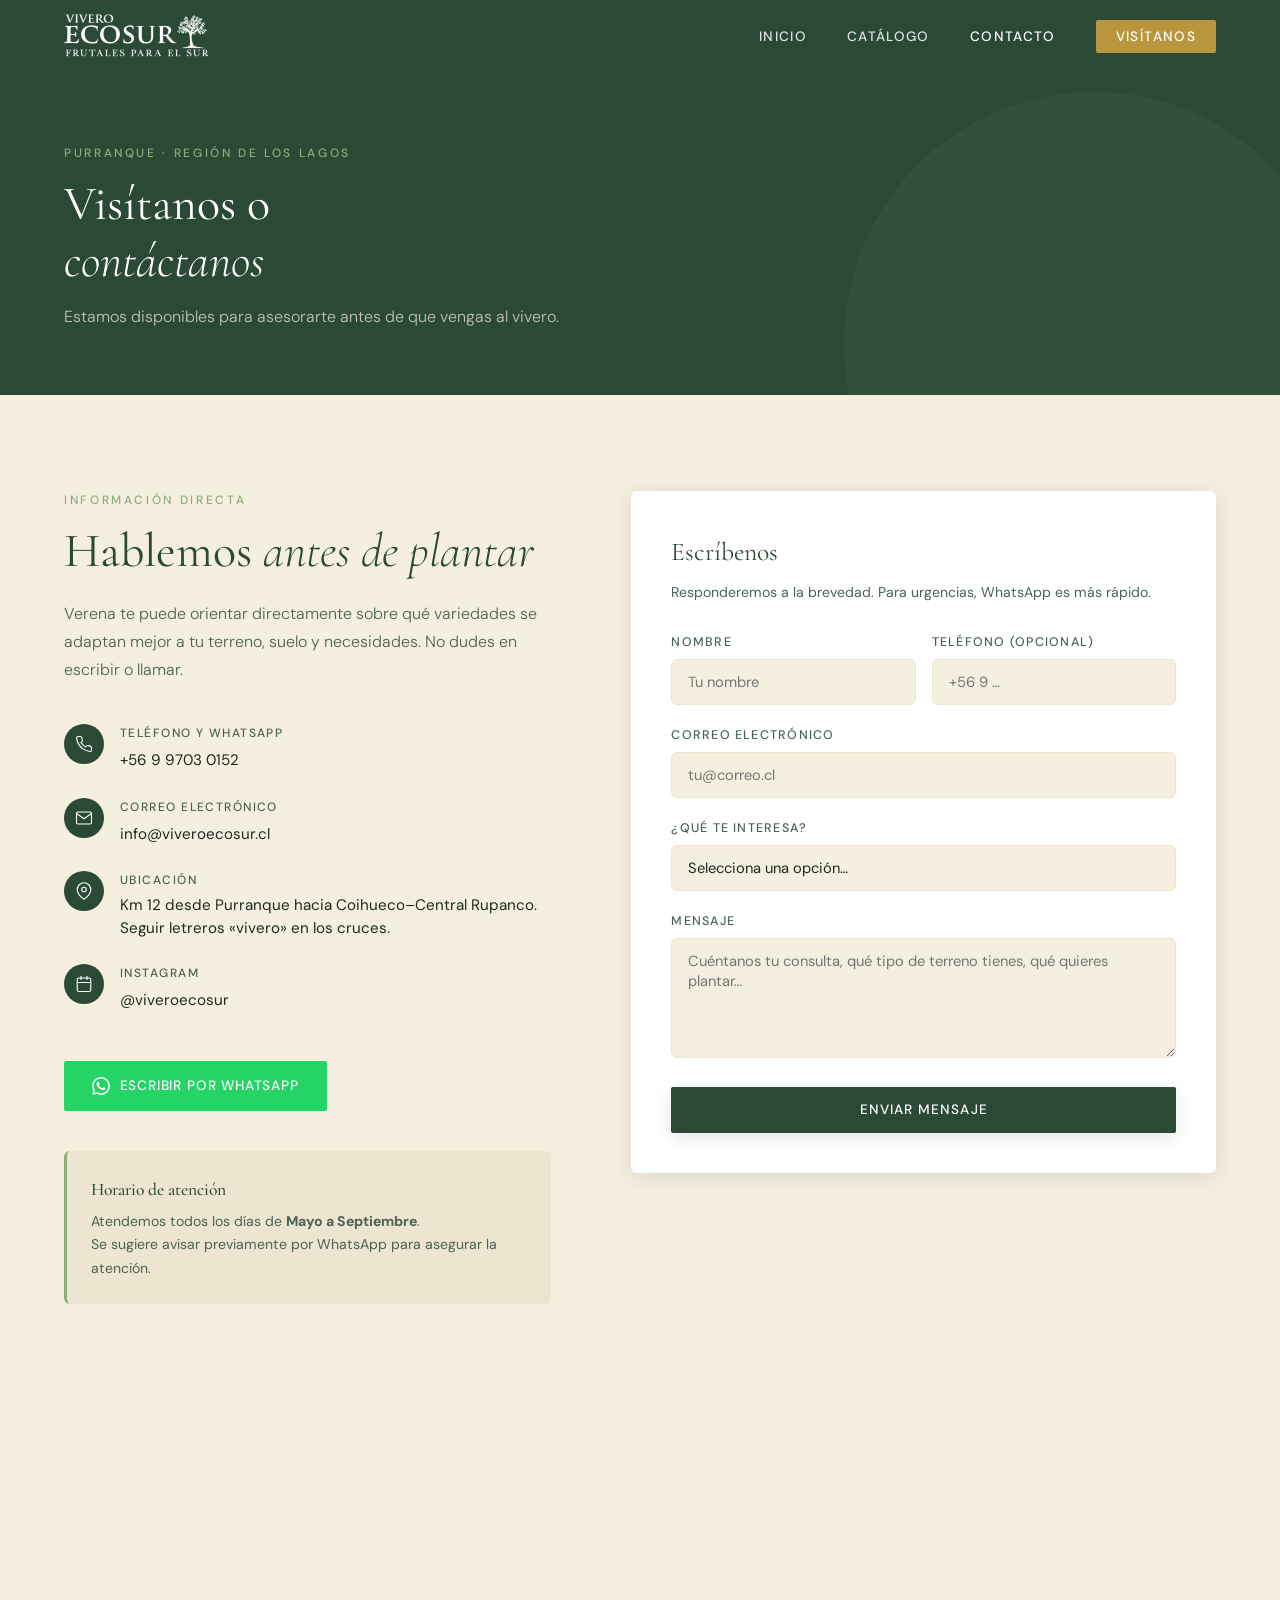
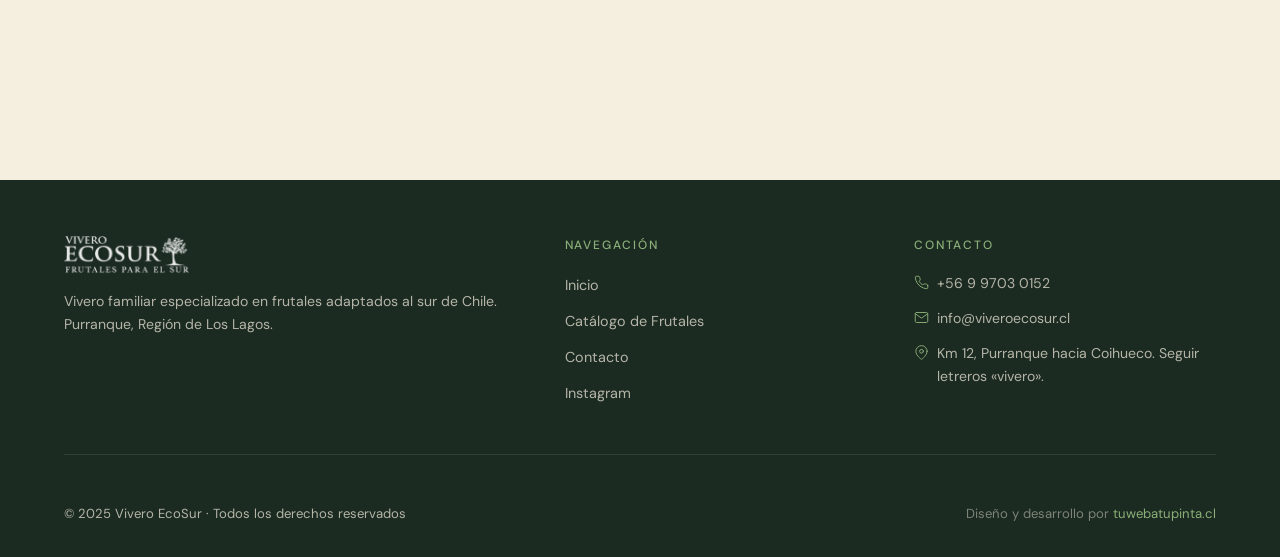
==== commit eb41fef7: "Alpha landing" ====
--- a/contacto.html
+++ b/contacto.html
@@ -134,13 +134,14 @@
         <h3>Escríbenos</h3>
         <p>Responderemos a la brevedad. Para urgencias, WhatsApp es más rápido.</p>
 
-        <!-- Reemplaza YOUR_FORM_ID con tu ID de Formspree -->
+        <!-- Web3Forms: reemplaza YOUR_ACCESS_KEY con tu clave de web3forms.com -->
         <form
           id="contact-form"
-          action="https://formspree.io/f/YOUR_FORM_ID"
-          method="POST"
           novalidate
         >
+          <input type="hidden" name="access_key" value="YOUR_ACCESS_KEY">
+          <input type="hidden" name="subject" value="Nuevo mensaje desde viveroecosur.cl">
+          <input type="hidden" name="from_name" value="Vivero EcoSur Web">
           <div class="form-row">
             <div class="form-group">
               <label for="nombre">Nombre</label>
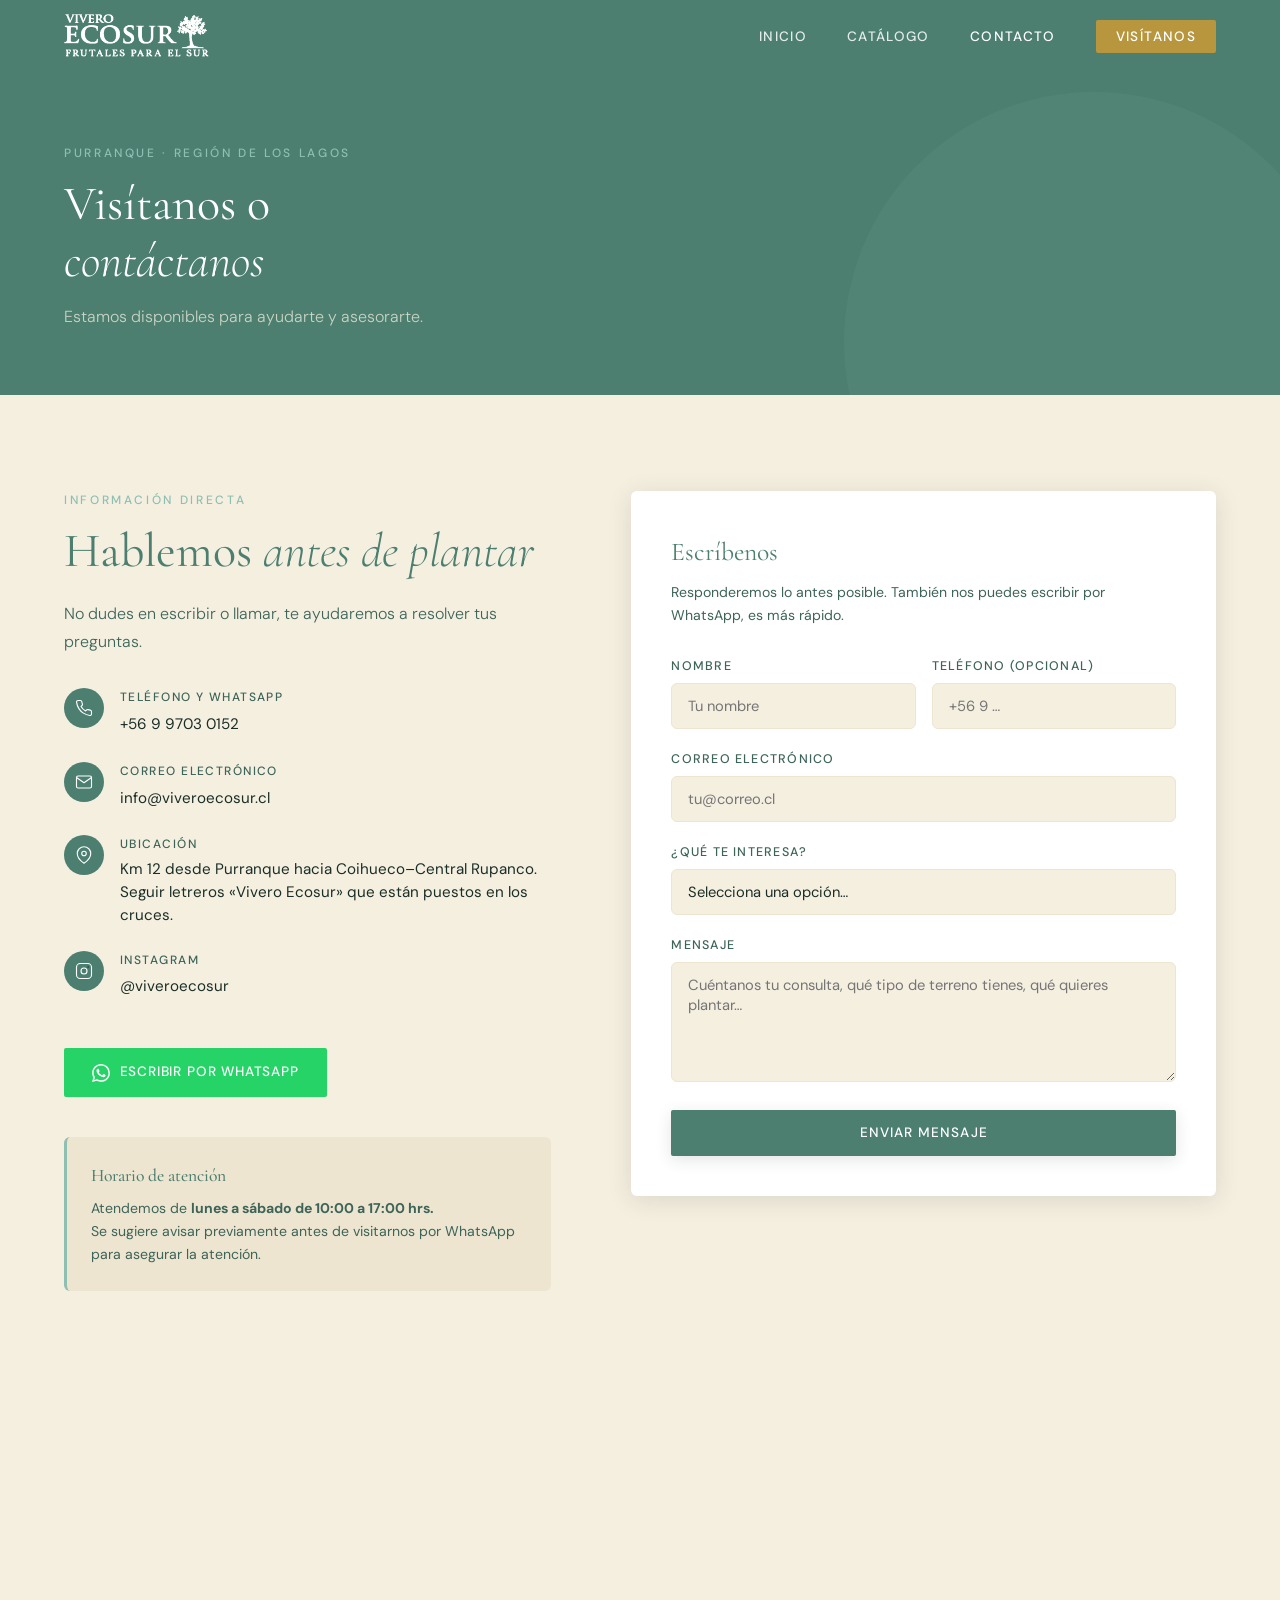
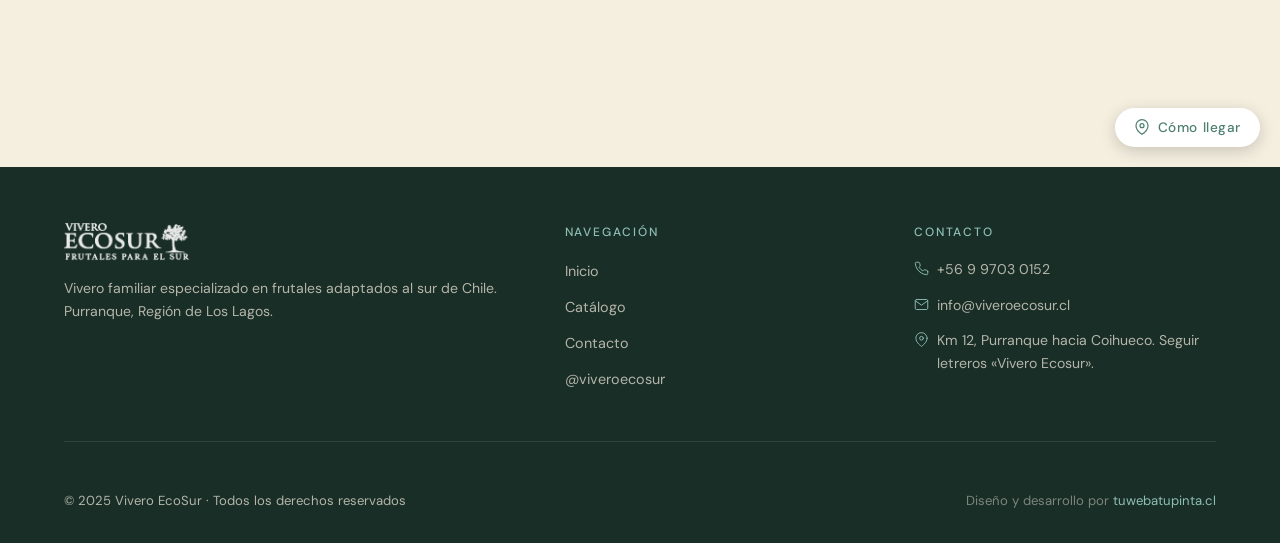
==== commit acf668c3: "Mejora 01" ====
--- a/contacto.html
+++ b/contacto.html
@@ -4,8 +4,8 @@
   <meta charset="UTF-8">
   <meta name="viewport" content="width=device-width, initial-scale=1.0">
   <title>Contacto — Vivero EcoSur</title>
-  <meta name="description" content="Visítanos en Purranque, km 12 hacia Coihueco. Atención Mayo–Septiembre. Teléfono: +56 9 9703 0152. Escríbenos por email o WhatsApp.">
-  <meta name="theme-color" content="#2A4A36">
+  <meta name="description" content="Visítanos en Purranque, km 12 hacia Coihueco. Atención lunes a sábado 10 a 17 hrs. Teléfono: +56 9 9703 0152.">
+  <meta name="theme-color" content="#4C7F70">
   <link rel="canonical" href="https://viveroecosur.cl/contacto">
   <link rel="stylesheet" href="assets/css/style.css">
   <link rel="preconnect" href="https://fonts.googleapis.com">
@@ -34,7 +34,7 @@
   <p class="section-label">Purranque · Región de Los Lagos</p>
   <h1 class="section-title">Visítanos o<br><em>contáctanos</em></h1>
   <p class="section-desc" style="margin-top:0.75rem">
-    Estamos disponibles para asesorarte antes de que vengas al vivero.
+    Estamos disponibles para ayudarte y asesorarte.
   </p>
 </header>
 
@@ -47,8 +47,7 @@
       <p class="section-label">Información directa</p>
       <h2 class="section-title">Hablemos <em>antes de plantar</em></h2>
       <p class="section-desc">
-        Verena te puede orientar directamente sobre qué variedades se adaptan mejor 
-        a tu terreno, suelo y necesidades. No dudes en escribir o llamar.
+        No dudes en escribir o llamar, te ayudaremos a resolver tus preguntas.
       </p>
 
       <div class="info-item" style="margin-top:2rem">
@@ -85,17 +84,16 @@
         </div>
         <div>
           <h4>Ubicación</h4>
-          <p>Km 12 desde Purranque hacia Coihueco–Central Rupanco.<br>Seguir letreros «vivero» en los cruces.</p>
+          <p>Km 12 desde Purranque hacia Coihueco–Central Rupanco.<br>Seguir letreros «Vivero Ecosur» que están puestos en los cruces.</p>
         </div>
       </div>
 
       <div class="info-item">
         <div class="info-icon">
           <svg viewBox="0 0 24 24" stroke-width="1.5" stroke-linecap="round" stroke-linejoin="round">
-            <rect x="3" y="4" width="18" height="18" rx="2" ry="2"/>
-            <line x1="16" y1="2" x2="16" y2="6"/>
-            <line x1="8" y1="2" x2="8" y2="6"/>
-            <line x1="3" y1="10" x2="21" y2="10"/>
+            <rect x="2" y="2" width="20" height="20" rx="5" ry="5"/>
+            <circle cx="12" cy="12" r="4"/>
+            <circle cx="17.5" cy="6.5" r="1" fill="currentColor" stroke="none"/>
           </svg>
         </div>
         <div>
@@ -118,12 +116,11 @@
         Escribir por WhatsApp
       </a>
 
-      <!-- Horario -->
       <div class="contacto-horario">
         <h4>Horario de atención</h4>
         <p>
-          Atendemos todos los días de <strong>Mayo a Septiembre</strong>.<br>
-          Se sugiere avisar previamente por WhatsApp para asegurar la atención.
+          Atendemos de <strong>lunes a sábado de 10:00 a 17:00 hrs.</strong><br>
+          Se sugiere avisar previamente antes de visitarnos por WhatsApp para asegurar la atención.
         </p>
       </div>
     </div>
@@ -132,50 +129,27 @@
     <div class="fade-up" style="transition-delay:0.15s">
       <div class="form-card">
         <h3>Escríbenos</h3>
-        <p>Responderemos a la brevedad. Para urgencias, WhatsApp es más rápido.</p>
-
-        <!-- Web3Forms: reemplaza YOUR_ACCESS_KEY con tu clave de web3forms.com -->
-        <form
-          id="contact-form"
-          novalidate
-        >
+        <p>Responderemos lo antes posible. También nos puedes escribir por WhatsApp, es más rápido.</p>
+
+        <form id="contact-form" novalidate>
           <input type="hidden" name="access_key" value="YOUR_ACCESS_KEY">
           <input type="hidden" name="subject" value="Nuevo mensaje desde viveroecosur.cl">
           <input type="hidden" name="from_name" value="Vivero EcoSur Web">
+
           <div class="form-row">
             <div class="form-group">
               <label for="nombre">Nombre</label>
-              <input
-                id="nombre"
-                name="nombre"
-                type="text"
-                placeholder="Tu nombre"
-                required
-                autocomplete="given-name"
-              >
+              <input id="nombre" name="nombre" type="text" placeholder="Tu nombre" required autocomplete="given-name">
             </div>
             <div class="form-group">
               <label for="telefono">Teléfono (opcional)</label>
-              <input
-                id="telefono"
-                name="telefono"
-                type="tel"
-                placeholder="+56 9 …"
-                autocomplete="tel"
-              >
+              <input id="telefono" name="telefono" type="tel" placeholder="+56 9 …" autocomplete="tel">
             </div>
           </div>
 
           <div class="form-group">
             <label for="email">Correo electrónico</label>
-            <input
-              id="email"
-              name="email"
-              type="email"
-              placeholder="tu@correo.cl"
-              required
-              autocomplete="email"
-            >
+            <input id="email" name="email" type="email" placeholder="tu@correo.cl" required autocomplete="email">
           </div>
 
           <div class="form-group">
@@ -192,15 +166,9 @@
 
           <div class="form-group">
             <label for="mensaje">Mensaje</label>
-            <textarea
-              id="mensaje"
-              name="mensaje"
-              placeholder="Cuéntanos tu consulta, qué tipo de terreno tienes, qué quieres plantar…"
-              required
-            ></textarea>
-          </div>
-
-          <!-- Honeypot anti-spam -->
+            <textarea id="mensaje" name="mensaje" placeholder="Cuéntanos tu consulta, qué tipo de terreno tienes, qué quieres plantar…" required></textarea>
+          </div>
+
           <input type="text" name="_gotcha" style="display:none" tabindex="-1" autocomplete="off">
 
           <button type="submit" class="btn btn-verde" style="width:100%;justify-content:center">
@@ -208,7 +176,6 @@
           </button>
         </form>
 
-        <!-- Éxito -->
         <div id="form-success" class="form-success">
           <svg viewBox="0 0 24 24" stroke-width="1.5" stroke-linecap="round" stroke-linejoin="round">
             <path d="M22 11.08V12a10 10 0 11-5.93-9.14"/>
@@ -227,10 +194,23 @@
 <div class="mapa-section" aria-label="Ubicación en mapa">
   <iframe
     title="Ubicación Vivero EcoSur — Purranque"
-    src="https://www.openstreetmap.org/export/embed.html?bbox=-73.0,-40.95,-72.7,-40.75&layer=mapnik&marker=-40.83,-72.88"
+    src="https://www.google.com/maps?q=Vivero+EcoSur+Purranque&hl=es&z=13&output=embed"
     loading="lazy"
+    referrerpolicy="no-referrer-when-downgrade"
     allowfullscreen
   ></iframe>
+  <a
+    class="mapa-cta"
+    href="https://www.google.com/maps/dir/?api=1&destination=Vivero+EcoSur+Purranque"
+    target="_blank"
+    rel="noopener"
+  >
+    <svg viewBox="0 0 24 24" stroke-width="1.8" stroke-linecap="round" stroke-linejoin="round" fill="none">
+      <path d="M21 10c0 7-9 13-9 13s-9-6-9-13a9 9 0 0118 0z"/>
+      <circle cx="12" cy="10" r="3"/>
+    </svg>
+    Cómo llegar
+  </a>
 </div>
 
 <!-- ─── Footer ────────────────────────────────────────── -->
@@ -249,9 +229,9 @@
       <h4>Navegación</h4>
       <ul>
         <li><a href="index.html">Inicio</a></li>
-        <li><a href="frutales.html">Catálogo de Frutales</a></li>
+        <li><a href="frutales.html">Catálogo</a></li>
         <li><a href="contacto.html">Contacto</a></li>
-        <li><a href="https://www.instagram.com/viveroecosur/" target="_blank" rel="noopener">Instagram</a></li>
+        <li><a href="https://www.instagram.com/viveroecosur/" target="_blank" rel="noopener">@viveroecosur</a></li>
       </ul>
     </div>
     <div class="footer-col">
@@ -266,7 +246,7 @@
       </div>
       <div class="footer-contact-item">
         <svg viewBox="0 0 24 24" stroke-width="1.5" stroke-linecap="round" stroke-linejoin="round"><path d="M21 10c0 7-9 13-9 13s-9-6-9-13a9 9 0 0118 0z"/><circle cx="12" cy="10" r="3"/></svg>
-        <span>Km 12, Purranque hacia Coihueco. Seguir letreros «vivero».</span>
+        <span>Km 12, Purranque hacia Coihueco. Seguir letreros «Vivero Ecosur».</span>
       </div>
     </div>
   </div>
--- a/assets/css/style.css
+++ b/assets/css/style.css
@@ -2,723 +2,274 @@
 
 /* ─── Variables ─────────────────────────────────────── */
 :root {
-  --verde:        #2A4A36;
-  --verde-medio:  #3D6B50;
-  --verde-claro:  #8BAF78;
+  --verde:        #4C7F70;
+  --verde-medio:  #5D9485;
+  --verde-claro:  #8DBFB3;
   --crema:        #F5EFE0;
   --crema-oscura: #EDE5D0;
   --dorado:       #B8963E;
-  --texto:        #1C2B22;
-  --texto-suave:  #4A6355;
+  --texto:        #1A2E28;
+  --texto-suave:  #3D6459;
   --blanco:       #FFFFFF;
-  --sombra:       rgba(26, 43, 34, 0.12);
-
-  --f-display: 'Cormorant Garamond', Georgia, serif;
-  --f-body:    'DM Sans', sans-serif;
-
+  --sombra:       rgba(26,43,34,0.12);
+  --f-display:    'Cormorant Garamond', Georgia, serif;
+  --f-body:       'DM Sans', sans-serif;
   --r: 6px;
-  --transition: 0.3s ease;
-}
-
-/* ─── Reset & Base ───────────────────────────────────── */
+  --t: 0.3s ease;
+}
+
+/* ─── Reset ──────────────────────────────────────────── */
 *, *::before, *::after { box-sizing: border-box; margin: 0; padding: 0; }
-
-html { scroll-behavior: smooth; font-size: 16px; }
-
-body {
-  font-family: var(--f-body);
-  background: var(--crema);
-  color: var(--texto);
-  line-height: 1.65;
-  overflow-x: hidden;
-}
-
-img { max-width: 100%; height: auto; display: block; }
-a   { color: inherit; text-decoration: none; }
-ul  { list-style: none; }
+html { scroll-behavior: smooth; }
+body { font-family: var(--f-body); background: var(--crema); color: var(--texto); line-height: 1.65; overflow-x: hidden; }
+img  { max-width: 100%; height: auto; display: block; }
+a    { color: inherit; text-decoration: none; }
+ul   { list-style: none; }
 
 /* ─── Nav ────────────────────────────────────────────── */
 .nav {
-  position: fixed;
-  top: 0; left: 0; right: 0;
-  z-index: 100;
+  position: fixed; top: 0; left: 0; right: 0; z-index: 100;
+  display: flex; align-items: center; justify-content: space-between;
+  padding: 0 5%; height: 72px;
+  transition: background var(--t), box-shadow var(--t);
+}
+.nav.scrolled { background: var(--verde); box-shadow: 0 2px 20px var(--sombra); }
+.nav-logo img { height: 44px; width: auto; filter: brightness(0) invert(1); }
+.nav-links { display: flex; gap: 2.5rem; align-items: center; }
+.nav-links a {
+  font-size: 0.85rem; font-weight: 500; letter-spacing: 0.1em;
+  text-transform: uppercase; color: var(--blanco); opacity: 0.85;
+  transition: opacity var(--t);
+}
+.nav-links a:hover, .nav-links a.active { opacity: 1; }
+.nav-links a.cta-nav {
+  background: var(--dorado); padding: 0.5rem 1.25rem;
+  border-radius: 2px; opacity: 1; transition: background var(--t);
+}
+.nav-links a.cta-nav:hover { background: #c9a84c; }
+.nav-toggle { display: none; flex-direction: column; gap: 5px; cursor: pointer; padding: 4px; }
+.nav-toggle span { display: block; width: 24px; height: 2px; background: var(--blanco); border-radius: 2px; transition: var(--t); }
+
+/* ─── Hero ───────────────────────────────────────────── */
+.hero {
+  position: relative;
+  height: 100svh; min-height: 600px;
+  display: flex; align-items: center;
+  overflow: hidden;
+}
+
+/* Slider */
+.hero-slider {
+  position: absolute; inset: 0;
   display: flex;
+  transition: transform 0.9s cubic-bezier(0.77,0,0.18,1);
+  will-change: transform;
+}
+.hero-slide {
+  min-width: 100%; height: 100%;
+  background-size: cover; background-position: center;
+  transform: scale(1.06);
+  transition: transform 7s ease;
+}
+.hero-slide.active { transform: scale(1); }
+
+/* Overlay sobre el slider */
+.hero-overlay {
+  position: absolute; inset: 0; z-index: 1;
+  background: linear-gradient(135deg, rgba(20,40,30,0.80) 0%, rgba(40,70,55,0.55) 60%, rgba(20,40,30,0.35) 100%);
+}
+
+/* Contenido */
+.hero-content {
+  position: relative; z-index: 2;
+  max-width: 720px; padding: 0 5%;
+  opacity: 0; transform: translateY(28px);
+  transition: opacity 0.9s ease 0.3s, transform 0.9s ease 0.3s;
+}
+.hero.loaded .hero-content { opacity: 1; transform: none; }
+
+.hero-eyebrow {
+  font-size: 0.78rem; font-weight: 500; letter-spacing: 0.22em;
+  text-transform: uppercase; color: var(--verde-claro); margin-bottom: 1rem;
+}
+.hero h1 {
+  font-family: var(--f-display);
+  font-size: clamp(4rem, 9vw, 7.5rem);
+  font-weight: 300; line-height: 1.05;
+  color: var(--blanco); margin-bottom: 0.5rem;
+}
+.hero h1 em { font-style: italic; color: var(--verde-claro); }
+.hero-tagline {
+  font-size: clamp(0.9rem, 2vw, 1.1rem); font-weight: 300;
+  letter-spacing: 0.18em; text-transform: uppercase;
+  color: rgba(245,239,224,0.75); margin-bottom: 1.5rem;
+}
+.hero-desc {
+  font-size: 1.05rem; font-weight: 300;
+  color: rgba(245,239,224,0.88); max-width: 480px;
+  margin-bottom: 2.5rem; line-height: 1.75;
+}
+.hero-ctas { display: flex; gap: 1rem; flex-wrap: wrap; }
+
+/* Dots */
+.hero-dots {
+  position: absolute; bottom: 2rem; left: 50%;
+  transform: translateX(-50%);
+  display: flex; gap: 0.6rem; z-index: 3;
+}
+.hero-dot {
+  width: 8px; height: 8px; border-radius: 50%;
+  border: none; background: rgba(255,255,255,0.35);
+  cursor: pointer; padding: 0;
+  transition: background var(--t), transform var(--t);
+}
+.hero-dot.active { background: var(--blanco); transform: scale(1.35); }
+
+/* ─── Buttons ─────────────────────────────────────────── */
+.btn {
+  display: inline-flex; align-items: center; gap: 0.5rem;
+  padding: 0.9rem 2rem; border-radius: 2px;
+  font-family: var(--f-body); font-size: 0.85rem; font-weight: 500;
+  letter-spacing: 0.08em; text-transform: uppercase;
+  cursor: pointer; border: none;
+  transition: background var(--t), transform var(--t), box-shadow var(--t);
+}
+.btn:hover { transform: translateY(-2px); }
+.btn-primary { background: var(--dorado); color: var(--blanco); box-shadow: 0 4px 16px rgba(184,150,62,.35); }
+.btn-primary:hover { background: #c9a84c; box-shadow: 0 6px 24px rgba(184,150,62,.45); }
+.btn-outline { background: transparent; color: var(--blanco); border: 1.5px solid rgba(255,255,255,.55); }
+.btn-outline:hover { background: rgba(255,255,255,.1); border-color: var(--blanco); }
+.btn-verde { background: var(--verde); color: var(--blanco); box-shadow: 0 4px 16px var(--sombra); }
+.btn-verde:hover { background: var(--verde-medio); box-shadow: 0 6px 24px var(--sombra); }
+
+/* ─── Sections ────────────────────────────────────────── */
+.section { padding: 6rem 5%; }
+.section-label { font-size: 0.75rem; font-weight: 500; letter-spacing: 0.22em; text-transform: uppercase; color: var(--verde-claro); margin-bottom: 0.75rem; }
+.section-title { font-family: var(--f-display); font-size: clamp(2rem,4vw,3rem); font-weight: 400; line-height: 1.2; color: var(--verde); margin-bottom: 1.25rem; }
+.section-title em { font-style: italic; font-weight: 300; }
+.section-desc { font-size: 1rem; font-weight: 300; color: var(--texto-suave); max-width: 520px; line-height: 1.75; }
+
+/* ─── Features ────────────────────────────────────────── */
+.features { background: var(--verde); padding: 4rem 5%; display: grid; grid-template-columns: repeat(2,1fr); gap: 3rem; }
+.feature { text-align: center; }
+.feature-icon { width: 48px; height: 48px; margin: 0 auto 1rem; background: rgba(141,191,179,.2); border-radius: 50%; display: flex; align-items: center; justify-content: center; }
+.feature-icon svg { width: 22px; height: 22px; stroke: var(--verde-claro); fill: none; }
+.feature h3 { font-family: var(--f-display); font-size: 1.3rem; font-weight: 400; color: var(--blanco); margin-bottom: 0.5rem; }
+.feature p { font-size: 0.88rem; font-weight: 300; color: rgba(245,239,224,.7); line-height: 1.65; }
+
+/* ─── About ───────────────────────────────────────────── */
+.about { background: var(--blanco); display: grid; grid-template-columns: 1fr 1fr; gap: 5rem; align-items: center; }
+.about-img { position: relative; }
+.about-img img { width: 100%; height: 520px; object-fit: cover; border-radius: var(--r); }
+.about-img::before { content: ''; position: absolute; top: -16px; left: -16px; right: 16px; bottom: 16px; border: 1.5px solid var(--verde-claro); border-radius: var(--r); opacity: 0.4; }
+.about-verena { display: flex; align-items: center; gap: 0.75rem; margin-top: 2rem; padding-top: 2rem; border-top: 1px solid var(--crema-oscura); }
+.about-verena-dot { width: 40px; height: 40px; background: var(--verde); border-radius: 50%; flex-shrink: 0; display: flex; align-items: center; justify-content: center; color: var(--blanco); font-family: var(--f-display); font-size: 1.1rem; }
+.about-verena p { font-size: 0.88rem; color: var(--texto-suave); }
+.about-verena strong { display: block; color: var(--texto); font-weight: 500; margin-bottom: 0.1rem; }
+
+/* ─── CTA Banner ──────────────────────────────────────── */
+.cta-banner { background: var(--crema-oscura); text-align: center; padding: 5rem 5%; }
+.cta-banner .section-title { max-width: 540px; margin: 0.75rem auto 2rem; }
+
+/* ─── Footer ──────────────────────────────────────────── */
+footer { background: var(--texto); color: rgba(245,239,224,.7); padding: 3.5rem 5% 2rem; }
+.footer-grid { display: grid; grid-template-columns: 1.5fr 1fr 1fr; gap: 3rem; margin-bottom: 3rem; padding-bottom: 3rem; border-bottom: 1px solid rgba(245,239,224,.1); }
+.footer-logo img { height: 38px; filter: brightness(0) invert(1); opacity: .9; margin-bottom: 1rem; }
+.footer-tagline { font-size: .88rem; line-height: 1.65; }
+.footer-col h4 { font-size: .75rem; font-weight: 500; letter-spacing: .15em; text-transform: uppercase; color: var(--verde-claro); margin-bottom: 1rem; }
+.footer-col ul { display: flex; flex-direction: column; gap: .6rem; }
+.footer-col ul a { font-size: .9rem; transition: color var(--t); }
+.footer-col ul a:hover { color: var(--blanco); }
+.footer-contact-item { display: flex; align-items: flex-start; gap: .5rem; font-size: .88rem; margin-bottom: .75rem; }
+.footer-contact-item svg { width: 15px; height: 15px; stroke: var(--verde-claro); flex-shrink: 0; margin-top: 3px; fill: none; }
+.footer-bottom { display: flex; justify-content: space-between; align-items: center; flex-wrap: wrap; gap: 1rem; font-size: .82rem; }
+.footer-brand { color: rgba(245,239,224,.45); }
+.footer-brand a { color: var(--verde-claro); }
+
+/* ─── Page header ─────────────────────────────────────── */
+.page-header { background: var(--verde); padding: 9rem 5% 4rem; position: relative; overflow: hidden; }
+.page-header::after { content: ''; position: absolute; right: -5%; bottom: -50%; width: 500px; height: 500px; border-radius: 50%; background: rgba(141,191,179,.07); }
+.page-header .section-label { color: var(--verde-claro); }
+.page-header .section-title { color: var(--blanco); margin-bottom: .5rem; }
+.page-header .section-desc  { color: rgba(245,239,224,.75); }
+
+/* ─── Catálogo ────────────────────────────────────────── */
+.productos-section { background: var(--crema); }
+.category-tabs { display: flex; flex-wrap: wrap; gap: .5rem; margin-bottom: 3rem; padding-bottom: 1.5rem; border-bottom: 1px solid var(--crema-oscura); }
+.tab-btn { background: none; border: 1.5px solid var(--crema-oscura); border-radius: 2px; padding: .5rem 1.1rem; font-family: var(--f-body); font-size: .8rem; font-weight: 500; letter-spacing: .08em; text-transform: uppercase; color: var(--texto-suave); cursor: pointer; transition: all var(--t); }
+.tab-btn:hover { border-color: var(--verde); color: var(--verde); }
+.tab-btn.active { background: var(--verde); border-color: var(--verde); color: var(--blanco); }
+.search-bar { position: relative; max-width: 380px; margin-bottom: 2.5rem; }
+.search-bar input { width: 100%; padding: .75rem 1rem .75rem 2.8rem; background: var(--blanco); border: 1.5px solid var(--crema-oscura); border-radius: 2px; font-family: var(--f-body); font-size: .9rem; color: var(--texto); outline: none; transition: border-color var(--t); }
+.search-bar input:focus { border-color: var(--verde); }
+.search-bar svg { position: absolute; left: .9rem; top: 50%; transform: translateY(-50%); width: 16px; height: 16px; stroke: var(--texto-suave); fill: none; pointer-events: none; }
+.products-grid { display: grid; grid-template-columns: repeat(auto-fill, minmax(220px,1fr)); gap: 1.5rem; }
+
+/* Card — solo nombre + foto */
+.product-card { background: var(--blanco); border-radius: var(--r); overflow: hidden; box-shadow: 0 2px 12px var(--sombra); transition: transform var(--t), box-shadow var(--t), opacity 0.4s ease; opacity: 0; transform: translateY(16px); }
+.product-card.visible { opacity: 1; transform: none; }
+.product-card:hover { transform: translateY(-4px); box-shadow: 0 8px 28px rgba(26,43,34,.16); }
+.product-card-img { height: 200px; overflow: hidden; background: var(--crema-oscura); }
+.product-card-img img { width: 100%; height: 100%; object-fit: cover; transition: transform 0.5s ease; }
+.product-card:hover .product-card-img img { transform: scale(1.06); }
+.product-card-body { padding: .85rem 1rem 1rem; }
+.product-card-body h3 { font-family: var(--f-display); font-size: 1.1rem; font-weight: 500; color: var(--verde); text-transform: capitalize; }
+.no-results { grid-column: 1/-1; text-align: center; padding: 4rem 0; color: var(--texto-suave); }
+
+/* ─── Contacto ────────────────────────────────────────── */
+.contacto-grid { display: grid; grid-template-columns: 1fr 1.2fr; gap: 5rem; align-items: start; }
+.info-item { display: flex; gap: 1rem; margin-bottom: 1.5rem; align-items: flex-start; }
+.info-icon { width: 40px; height: 40px; background: var(--verde); border-radius: 50%; display: flex; align-items: center; justify-content: center; flex-shrink: 0; }
+.info-icon svg { width: 18px; height: 18px; stroke: var(--blanco); fill: none; }
+.info-item h4 { font-size: .75rem; font-weight: 500; letter-spacing: .12em; text-transform: uppercase; color: var(--texto-suave); margin-bottom: .2rem; }
+.info-item p, .info-item a { font-size: .95rem; color: var(--texto); line-height: 1.5; }
+.info-item a:hover { color: var(--verde); }
+.whatsapp-btn { display: inline-flex; align-items: center; gap: .6rem; background: #25D366; color: var(--blanco); padding: .85rem 1.75rem; border-radius: 2px; font-size: .85rem; font-weight: 500; letter-spacing: .06em; text-transform: uppercase; margin-top: 1.5rem; transition: background var(--t), transform var(--t); }
+.whatsapp-btn:hover { background: #1ebe5b; transform: translateY(-2px); }
+.whatsapp-btn svg { width: 18px; height: 18px; fill: var(--blanco); }
+.contacto-horario { margin-top: 2.5rem; padding: 1.5rem; background: var(--crema-oscura); border-radius: var(--r); border-left: 3px solid var(--verde-claro); }
+.contacto-horario h4 { font-family: var(--f-display); font-size: 1.1rem; font-weight: 500; color: var(--verde); margin-bottom: .4rem; }
+.contacto-horario p { font-size: .88rem; color: var(--texto-suave); line-height: 1.65; }
+.form-card { background: var(--blanco); border-radius: var(--r); padding: 2.5rem; box-shadow: 0 4px 24px var(--sombra); }
+.form-card h3 { font-family: var(--f-display); font-size: 1.6rem; font-weight: 400; color: var(--verde); margin-bottom: .5rem; }
+.form-card > p { font-size: .88rem; color: var(--texto-suave); margin-bottom: 1.75rem; }
+.form-group { margin-bottom: 1.25rem; }
+.form-group label { display: block; font-size: .78rem; font-weight: 500; letter-spacing: .1em; text-transform: uppercase; color: var(--texto-suave); margin-bottom: .4rem; }
+.form-group input, .form-group textarea, .form-group select { width: 100%; padding: .75rem 1rem; background: var(--crema); border: 1.5px solid var(--crema-oscura); border-radius: var(--r); font-family: var(--f-body); font-size: .92rem; color: var(--texto); outline: none; transition: border-color var(--t), background var(--t); appearance: none; }
+.form-group input:focus, .form-group textarea:focus, .form-group select:focus { border-color: var(--verde); background: var(--blanco); }
+.form-group textarea { resize: vertical; min-height: 120px; }
+.form-row { display: grid; grid-template-columns: 1fr 1fr; gap: 1rem; }
+.form-success { display: none; text-align: center; padding: 2rem; }
+.form-success svg { width: 48px; height: 48px; stroke: var(--verde); fill: none; margin: 0 auto 1rem; }
+.form-success h4 { font-family: var(--f-display); font-size: 1.4rem; color: var(--verde); margin-bottom: .5rem; }
+.form-success p { font-size: .9rem; color: var(--texto-suave); }
+.mapa-section { line-height: 0; position: relative; }
+.mapa-section iframe { width: 100%; height: 380px; border: none; filter: saturate(.85) contrast(1.05); display: block; }
+.mapa-cta {
+  position: absolute;
+  bottom: 1.25rem;
+  right: 1.25rem;
+  display: inline-flex;
   align-items: center;
-  justify-content: space-between;
-  padding: 0 5%;
-  height: 72px;
-  transition: background var(--transition), box-shadow var(--transition);
-}
-
-.nav.scrolled {
-  background: var(--verde);
-  box-shadow: 0 2px 20px var(--sombra);
-}
-
-.nav-logo img {
-  height: 44px;
-  width: auto;
-  filter: brightness(0) invert(1);
-}
-
-.nav-links {
-  display: flex;
-  gap: 2.5rem;
-  align-items: center;
-}
-
-.nav-links a {
+  gap: 0.5rem;
+  background: var(--blanco);
+  color: var(--verde);
+  padding: 0.7rem 1.2rem;
+  border-radius: 100px;
   font-family: var(--f-body);
   font-size: 0.85rem;
   font-weight: 500;
-  letter-spacing: 0.1em;
-  text-transform: uppercase;
-  color: var(--blanco);
-  opacity: 0.85;
-  transition: opacity var(--transition);
-}
-
-.nav-links a:hover,
-.nav-links a.active { opacity: 1; }
-
-.nav-links a.cta-nav {
-  background: var(--dorado);
-  color: var(--blanco);
-  padding: 0.5rem 1.25rem;
-  border-radius: 2px;
-  opacity: 1;
-  transition: background var(--transition);
-}
-.nav-links a.cta-nav:hover { background: #c9a84c; }
-
-/* hamburger */
-.nav-toggle {
-  display: none;
-  flex-direction: column;
-  gap: 5px;
-  cursor: pointer;
-  padding: 4px;
-}
-.nav-toggle span {
-  display: block;
-  width: 24px; height: 2px;
-  background: var(--blanco);
-  border-radius: 2px;
-  transition: var(--transition);
-}
-
-/* ─── Hero ───────────────────────────────────────────── */
-.hero {
-  position: relative;
-  height: 100svh;
-  min-height: 600px;
-  display: flex;
-  align-items: center;
-  overflow: hidden;
-}
-
-.hero-bg {
-  position: absolute;
-  inset: 0;
-  background-image: url('https://viveroecosur.cl/wp-content/uploads/2020/11/banner.jpg');
-  background-size: cover;
-  background-position: center;
-  transform: scale(1.05);
-  transition: transform 8s ease;
-}
-.hero.loaded .hero-bg { transform: scale(1); }
-
-.hero-overlay {
-  position: absolute;
-  inset: 0;
-  background: linear-gradient(
-    135deg,
-    rgba(26, 43, 34, 0.82) 0%,
-    rgba(42, 74, 54, 0.60) 60%,
-    rgba(26, 43, 34, 0.40) 100%
-  );
-}
-
-.hero-content {
-  position: relative;
-  z-index: 2;
-  max-width: 720px;
-  padding: 0 5%;
-  opacity: 0;
-  transform: translateY(28px);
-  transition: opacity 0.9s ease 0.3s, transform 0.9s ease 0.3s;
-}
-.hero.loaded .hero-content { opacity: 1; transform: none; }
-
-.hero-eyebrow {
-  font-family: var(--f-body);
-  font-size: 0.78rem;
-  font-weight: 500;
-  letter-spacing: 0.22em;
-  text-transform: uppercase;
-  color: var(--verde-claro);
-  margin-bottom: 1.2rem;
-}
-
-.hero h1 {
-  font-family: var(--f-display);
-  font-size: clamp(3rem, 7vw, 5.5rem);
-  font-weight: 300;
-  line-height: 1.1;
-  color: var(--blanco);
-  margin-bottom: 1.5rem;
-}
-.hero h1 em {
-  font-style: italic;
-  font-weight: 300;
-  color: var(--verde-claro);
-}
-
-.hero-desc {
-  font-size: 1.05rem;
-  font-weight: 300;
-  color: rgba(245, 239, 224, 0.88);
-  max-width: 480px;
-  margin-bottom: 2.5rem;
-  line-height: 1.75;
-}
-
-.hero-ctas { display: flex; gap: 1rem; flex-wrap: wrap; }
-
-/* ─── Buttons ─────────────────────────────────────────── */
-.btn {
-  display: inline-flex;
-  align-items: center;
-  gap: 0.5rem;
-  padding: 0.9rem 2rem;
-  border-radius: 2px;
-  font-family: var(--f-body);
-  font-size: 0.85rem;
-  font-weight: 500;
-  letter-spacing: 0.08em;
-  text-transform: uppercase;
-  cursor: pointer;
-  border: none;
-  transition: background var(--transition), color var(--transition), transform var(--transition), box-shadow var(--transition);
-}
-.btn:hover { transform: translateY(-2px); }
-
-.btn-primary {
-  background: var(--dorado);
-  color: var(--blanco);
-  box-shadow: 0 4px 16px rgba(184,150,62,0.35);
-}
-.btn-primary:hover {
-  background: #c9a84c;
-  box-shadow: 0 6px 24px rgba(184,150,62,0.45);
-}
-
-.btn-outline {
-  background: transparent;
-  color: var(--blanco);
-  border: 1.5px solid rgba(255,255,255,0.55);
-}
-.btn-outline:hover {
-  background: rgba(255,255,255,0.1);
-  border-color: var(--blanco);
-}
-
-.btn-verde {
-  background: var(--verde);
-  color: var(--blanco);
-  box-shadow: 0 4px 16px var(--sombra);
-}
-.btn-verde:hover {
-  background: var(--verde-medio);
-  box-shadow: 0 6px 24px var(--sombra);
-}
-
-/* ─── Sections ────────────────────────────────────────── */
-.section { padding: 6rem 5%; }
-.section-sm { padding: 4rem 5%; }
-
-.section-label {
-  font-family: var(--f-body);
-  font-size: 0.75rem;
-  font-weight: 500;
-  letter-spacing: 0.22em;
-  text-transform: uppercase;
-  color: var(--verde-claro);
-  margin-bottom: 0.75rem;
-}
-
-.section-title {
-  font-family: var(--f-display);
-  font-size: clamp(2rem, 4vw, 3rem);
-  font-weight: 400;
-  line-height: 1.2;
-  color: var(--verde);
-  margin-bottom: 1.25rem;
-}
-.section-title em {
-  font-style: italic;
-  font-weight: 300;
-}
-
-.section-desc {
-  font-size: 1rem;
-  font-weight: 300;
-  color: var(--texto-suave);
-  max-width: 520px;
-  line-height: 1.75;
-}
-
-/* ─── About (index) ───────────────────────────────────── */
-.about {
-  background: var(--blanco);
-  display: grid;
-  grid-template-columns: 1fr 1fr;
-  gap: 5rem;
-  align-items: center;
-}
-
-.about-img {
-  position: relative;
-}
-.about-img img {
-  width: 100%;
-  height: 520px;
-  object-fit: cover;
-  border-radius: var(--r);
-}
-.about-img::before {
-  content: '';
-  position: absolute;
-  top: -16px; left: -16px;
-  right: 16px; bottom: 16px;
-  border: 1.5px solid var(--verde-claro);
-  border-radius: var(--r);
-  opacity: 0.4;
-}
-
-.about-verena {
-  display: flex;
-  align-items: center;
-  gap: 0.75rem;
-  margin-top: 2rem;
-  padding-top: 2rem;
-  border-top: 1px solid var(--crema-oscura);
-}
-.about-verena-dot {
-  width: 40px; height: 40px;
-  background: var(--verde);
-  border-radius: 50%;
-  flex-shrink: 0;
-  display: flex;
-  align-items: center;
-  justify-content: center;
-  color: var(--blanco);
-  font-family: var(--f-display);
-  font-size: 1.1rem;
-}
-.about-verena p { font-size: 0.88rem; color: var(--texto-suave); }
-.about-verena strong { display: block; color: var(--texto); font-weight: 500; margin-bottom: 0.1rem; }
-
-/* ─── Features strip ──────────────────────────────────── */
-.features {
-  background: var(--verde);
-  padding: 4rem 5%;
-  display: grid;
-  grid-template-columns: repeat(3, 1fr);
-  gap: 3rem;
-}
-.feature { text-align: center; }
-.feature-icon {
-  width: 48px; height: 48px;
-  margin: 0 auto 1rem;
-  background: rgba(139,175,120,0.2);
-  border-radius: 50%;
-  display: flex;
-  align-items: center;
-  justify-content: center;
-}
-.feature-icon svg { width: 22px; height: 22px; stroke: var(--verde-claro); fill: none; }
-.feature h3 {
-  font-family: var(--f-display);
-  font-size: 1.3rem;
-  font-weight: 400;
-  color: var(--blanco);
-  margin-bottom: 0.5rem;
-}
-.feature p { font-size: 0.88rem; font-weight: 300; color: rgba(245,239,224,0.7); line-height: 1.65; }
-
-/* ─── CTA Banner ──────────────────────────────────────── */
-.cta-banner {
-  background: var(--crema-oscura);
-  text-align: center;
-  padding: 5rem 5%;
-  position: relative;
-  overflow: hidden;
-}
-.cta-banner::before {
-  content: '';
-  position: absolute;
-  inset: 0;
-  background: radial-gradient(ellipse at center, rgba(42,74,54,0.06) 0%, transparent 70%);
-}
-.cta-banner .section-title { max-width: 540px; margin: 0.75rem auto 1.5rem; }
-.cta-banner .section-desc  { margin: 0 auto 2rem; }
-
-/* ─── Footer ──────────────────────────────────────────── */
-footer {
-  background: var(--texto);
-  color: rgba(245,239,224,0.7);
-  padding: 3.5rem 5% 2rem;
-}
-.footer-grid {
-  display: grid;
-  grid-template-columns: 1.5fr 1fr 1fr;
-  gap: 3rem;
-  margin-bottom: 3rem;
-  padding-bottom: 3rem;
-  border-bottom: 1px solid rgba(245,239,224,0.1);
-}
-.footer-logo img {
-  height: 38px;
-  filter: brightness(0) invert(1);
-  opacity: 0.9;
-  margin-bottom: 1rem;
-}
-.footer-tagline { font-size: 0.88rem; line-height: 1.65; }
-.footer-col h4 {
-  font-family: var(--f-body);
-  font-size: 0.75rem;
-  font-weight: 500;
-  letter-spacing: 0.15em;
-  text-transform: uppercase;
-  color: var(--verde-claro);
-  margin-bottom: 1rem;
-}
-.footer-col ul { display: flex; flex-direction: column; gap: 0.6rem; }
-.footer-col ul a { font-size: 0.9rem; transition: color var(--transition); }
-.footer-col ul a:hover { color: var(--blanco); }
-.footer-contact-item { display: flex; align-items: flex-start; gap: 0.5rem; font-size: 0.88rem; margin-bottom: 0.75rem; }
-.footer-contact-item svg { width: 15px; height: 15px; stroke: var(--verde-claro); flex-shrink: 0; margin-top: 3px; fill: none; }
-.footer-bottom {
-  display: flex;
-  justify-content: space-between;
-  align-items: center;
-  flex-wrap: wrap;
-  gap: 1rem;
-  font-size: 0.82rem;
-}
-.footer-brand { color: rgba(245,239,224,0.45); }
-.footer-brand a { color: var(--verde-claro); }
-
-/* ─── Page Header ─────────────────────────────────────── */
-.page-header {
-  background: var(--verde);
-  padding: 9rem 5% 4rem;
-  position: relative;
-  overflow: hidden;
-}
-.page-header::after {
-  content: '';
-  position: absolute;
-  right: -5%;
-  bottom: -50%;
-  width: 500px; height: 500px;
-  border-radius: 50%;
-  background: rgba(139,175,120,0.07);
-}
-.page-header .section-label { color: var(--verde-claro); }
-.page-header .section-title { color: var(--blanco); margin-bottom: 0; }
-.page-header .section-desc  { color: rgba(245,239,224,0.75); }
-
-/* ─── Productos ───────────────────────────────────────── */
-.productos-section { background: var(--crema); }
-
-.category-tabs {
-  display: flex;
-  flex-wrap: wrap;
-  gap: 0.5rem;
-  margin-bottom: 3rem;
-  padding-bottom: 1.5rem;
-  border-bottom: 1px solid var(--crema-oscura);
-}
-
-.tab-btn {
-  background: none;
-  border: 1.5px solid var(--crema-oscura);
-  border-radius: 2px;
-  padding: 0.5rem 1.1rem;
-  font-family: var(--f-body);
-  font-size: 0.8rem;
-  font-weight: 500;
-  letter-spacing: 0.08em;
-  text-transform: uppercase;
-  color: var(--texto-suave);
-  cursor: pointer;
-  transition: all var(--transition);
-}
-.tab-btn:hover {
-  border-color: var(--verde);
-  color: var(--verde);
-}
-.tab-btn.active {
-  background: var(--verde);
-  border-color: var(--verde);
-  color: var(--blanco);
-}
-
-.search-bar {
-  position: relative;
-  max-width: 380px;
-  margin-bottom: 2.5rem;
-}
-.search-bar input {
-  width: 100%;
-  padding: 0.75rem 1rem 0.75rem 2.8rem;
-  background: var(--blanco);
-  border: 1.5px solid var(--crema-oscura);
-  border-radius: 2px;
-  font-family: var(--f-body);
-  font-size: 0.9rem;
-  color: var(--texto);
-  outline: none;
-  transition: border-color var(--transition);
-}
-.search-bar input:focus { border-color: var(--verde); }
-.search-bar input::placeholder { color: var(--texto-suave); opacity: 0.6; }
-.search-bar svg {
-  position: absolute;
-  left: 0.9rem;
-  top: 50%;
-  transform: translateY(-50%);
-  width: 16px; height: 16px;
-  stroke: var(--texto-suave);
-  fill: none;
-  pointer-events: none;
-}
-
-.products-grid {
-  display: grid;
-  grid-template-columns: repeat(auto-fill, minmax(240px, 1fr));
-  gap: 1.5rem;
-}
-
-.product-card {
-  background: var(--blanco);
-  border-radius: var(--r);
-  overflow: hidden;
-  box-shadow: 0 2px 12px var(--sombra);
-  transition: transform var(--transition), box-shadow var(--transition);
-  cursor: default;
-}
-.product-card:hover {
-  transform: translateY(-4px);
-  box-shadow: 0 8px 28px rgba(26,43,34,0.16);
-}
-
-.product-card-img {
-  position: relative;
-  height: 200px;
-  overflow: hidden;
-  background: var(--crema-oscura);
-}
-.product-card-img img {
-  width: 100%; height: 100%;
-  object-fit: cover;
-  transition: transform 0.5s ease;
-}
-.product-card:hover .product-card-img img { transform: scale(1.06); }
-
-.product-card-cat {
-  position: absolute;
-  top: 10px; left: 10px;
-  background: var(--verde);
-  color: var(--blanco);
-  font-size: 0.68rem;
-  font-weight: 500;
-  letter-spacing: 0.1em;
-  text-transform: uppercase;
-  padding: 3px 8px;
-  border-radius: 2px;
-}
-
-.product-card-body {
-  padding: 1.1rem 1.2rem 1.4rem;
-}
-.product-card-body h3 {
-  font-family: var(--f-display);
-  font-size: 1.2rem;
-  font-weight: 500;
-  color: var(--verde);
-  margin-bottom: 0.5rem;
-  line-height: 1.25;
-  text-transform: capitalize;
-}
-.product-card-body p {
-  font-size: 0.84rem;
-  font-weight: 300;
-  color: var(--texto-suave);
-  line-height: 1.6;
-}
-
-.no-results {
-  grid-column: 1 / -1;
-  text-align: center;
-  padding: 4rem 0;
-  color: var(--texto-suave);
-}
-.no-results p { font-size: 1rem; }
-
-/* ─── Contacto ────────────────────────────────────────── */
-.contacto-grid {
-  display: grid;
-  grid-template-columns: 1fr 1.2fr;
-  gap: 5rem;
-  align-items: start;
-}
-
-.contacto-info .section-desc { margin-bottom: 2.5rem; }
-
-.info-item {
-  display: flex;
-  gap: 1rem;
-  margin-bottom: 1.5rem;
-  align-items: flex-start;
-}
-.info-icon {
-  width: 40px; height: 40px;
-  background: var(--verde);
-  border-radius: 50%;
-  display: flex;
-  align-items: center;
-  justify-content: center;
-  flex-shrink: 0;
-}
-.info-icon svg { width: 18px; height: 18px; stroke: var(--blanco); fill: none; }
-.info-item h4 {
-  font-family: var(--f-body);
-  font-size: 0.75rem;
-  font-weight: 500;
-  letter-spacing: 0.12em;
-  text-transform: uppercase;
-  color: var(--texto-suave);
-  margin-bottom: 0.2rem;
-}
-.info-item p, .info-item a {
-  font-size: 0.95rem;
-  color: var(--texto);
-  line-height: 1.5;
-}
-.info-item a:hover { color: var(--verde); }
-
-.whatsapp-btn {
-  display: inline-flex;
-  align-items: center;
-  gap: 0.6rem;
-  background: #25D366;
-  color: var(--blanco);
-  padding: 0.85rem 1.75rem;
-  border-radius: 2px;
-  font-size: 0.85rem;
-  font-weight: 500;
-  letter-spacing: 0.06em;
-  text-transform: uppercase;
-  margin-top: 1.5rem;
-  transition: background var(--transition), transform var(--transition);
-}
-.whatsapp-btn:hover { background: #1ebe5b; transform: translateY(-2px); }
-.whatsapp-btn svg { width: 18px; height: 18px; fill: var(--blanco); }
-
-.contacto-horario {
-  margin-top: 2.5rem;
-  padding: 1.5rem;
-  background: var(--crema-oscura);
-  border-radius: var(--r);
-  border-left: 3px solid var(--verde-claro);
-}
-.contacto-horario h4 {
-  font-family: var(--f-display);
-  font-size: 1.1rem;
-  font-weight: 500;
-  color: var(--verde);
-  margin-bottom: 0.4rem;
-}
-.contacto-horario p { font-size: 0.88rem; color: var(--texto-suave); line-height: 1.65; }
-
-/* Form */
-.form-card {
-  background: var(--blanco);
-  border-radius: var(--r);
-  padding: 2.5rem;
-  box-shadow: 0 4px 24px var(--sombra);
-}
-.form-card h3 {
-  font-family: var(--f-display);
-  font-size: 1.6rem;
-  font-weight: 400;
-  color: var(--verde);
-  margin-bottom: 0.5rem;
-}
-.form-card > p {
-  font-size: 0.88rem;
-  color: var(--texto-suave);
-  margin-bottom: 1.75rem;
-}
-
-.form-group { margin-bottom: 1.25rem; }
-.form-group label {
-  display: block;
-  font-size: 0.78rem;
-  font-weight: 500;
-  letter-spacing: 0.1em;
-  text-transform: uppercase;
-  color: var(--texto-suave);
-  margin-bottom: 0.4rem;
-}
-.form-group input,
-.form-group textarea,
-.form-group select {
-  width: 100%;
-  padding: 0.75rem 1rem;
-  background: var(--crema);
-  border: 1.5px solid var(--crema-oscura);
-  border-radius: var(--r);
-  font-family: var(--f-body);
-  font-size: 0.92rem;
-  color: var(--texto);
-  outline: none;
-  transition: border-color var(--transition), background var(--transition);
-  appearance: none;
-}
-.form-group input:focus,
-.form-group textarea:focus,
-.form-group select:focus {
-  border-color: var(--verde);
-  background: var(--blanco);
-}
-.form-group textarea { resize: vertical; min-height: 120px; }
-
-.form-row { display: grid; grid-template-columns: 1fr 1fr; gap: 1rem; }
-
-.form-success {
-  display: none;
-  text-align: center;
-  padding: 2rem;
-}
-.form-success svg { width: 48px; height: 48px; stroke: var(--verde); fill: none; margin: 0 auto 1rem; }
-.form-success h4 { font-family: var(--f-display); font-size: 1.4rem; color: var(--verde); margin-bottom: 0.5rem; }
-.form-success p { font-size: 0.9rem; color: var(--texto-suave); }
-
-/* ─── Mapa ────────────────────────────────────────────── */
-.mapa-section {
-  padding: 0;
-  line-height: 0;
-}
-.mapa-section iframe {
-  width: 100%;
-  height: 380px;
-  border: none;
-  filter: saturate(0.7) contrast(1.05);
-}
+  letter-spacing: 0.04em;
+  line-height: 1;
+  box-shadow: 0 4px 16px rgba(0,0,0,0.18);
+  transition: background var(--t), transform var(--t), box-shadow var(--t);
+}
+.mapa-cta:hover { background: var(--verde); color: var(--blanco); transform: translateY(-2px); box-shadow: 0 6px 20px rgba(0,0,0,0.22); }
+.mapa-cta svg { width: 16px; height: 16px; stroke: currentColor; }
+
+/* ─── Animations ──────────────────────────────────────── */
+.fade-up { opacity: 0; transform: translateY(24px); transition: opacity .7s ease, transform .7s ease; }
+.fade-up.visible { opacity: 1; transform: none; }
 
 /* ─── Responsive ──────────────────────────────────────── */
 @media (max-width: 1024px) {
@@ -727,54 +278,17 @@
   .footer-grid { grid-template-columns: 1fr 1fr; }
   .contacto-grid { grid-template-columns: 1fr; gap: 3rem; }
 }
-
 @media (max-width: 768px) {
   .nav-links { display: none; }
-  .nav-links.open {
-    display: flex;
-    flex-direction: column;
-    position: fixed;
-    top: 72px; left: 0; right: 0;
-    background: var(--verde);
-    padding: 2rem 5%;
-    gap: 1.5rem;
-    align-items: flex-start;
-  }
-  .nav-links a.cta-nav { margin-top: 0.5rem; }
+  .nav-links.open { display: flex; flex-direction: column; position: fixed; top: 72px; left: 0; right: 0; background: var(--verde); padding: 2rem 5%; gap: 1.5rem; align-items: flex-start; }
   .nav-toggle { display: flex; }
-
   .features { grid-template-columns: 1fr; gap: 2rem; }
   .footer-grid { grid-template-columns: 1fr; }
   .form-row { grid-template-columns: 1fr; }
-
-  .products-grid { grid-template-columns: repeat(auto-fill, minmax(180px, 1fr)); }
-  .product-card-img { height: 160px; }
-}
-
+  .products-grid { grid-template-columns: repeat(auto-fill, minmax(160px,1fr)); }
+}
 @media (max-width: 480px) {
-  .hero h1 { font-size: 2.6rem; }
+  .hero h1 { font-size: 3rem; }
   .section { padding: 4rem 5%; }
   .page-header { padding: 8rem 5% 3rem; }
-  .form-card { padding: 1.75rem; }
-}
-
-/* ─── Animations ──────────────────────────────────────── */
-.fade-up {
-  opacity: 0;
-  transform: translateY(24px);
-  transition: opacity 0.7s ease, transform 0.7s ease;
-}
-.fade-up.visible { opacity: 1; transform: none; }
-
-.product-card {
-  opacity: 0;
-  transform: translateY(16px);
-  transition: opacity 0.4s ease, transform 0.4s ease, box-shadow 0.3s ease;
-}
-.product-card.visible {
-  opacity: 1;
-  transform: none;
-}
-.product-card.hidden {
-  display: none;
 }
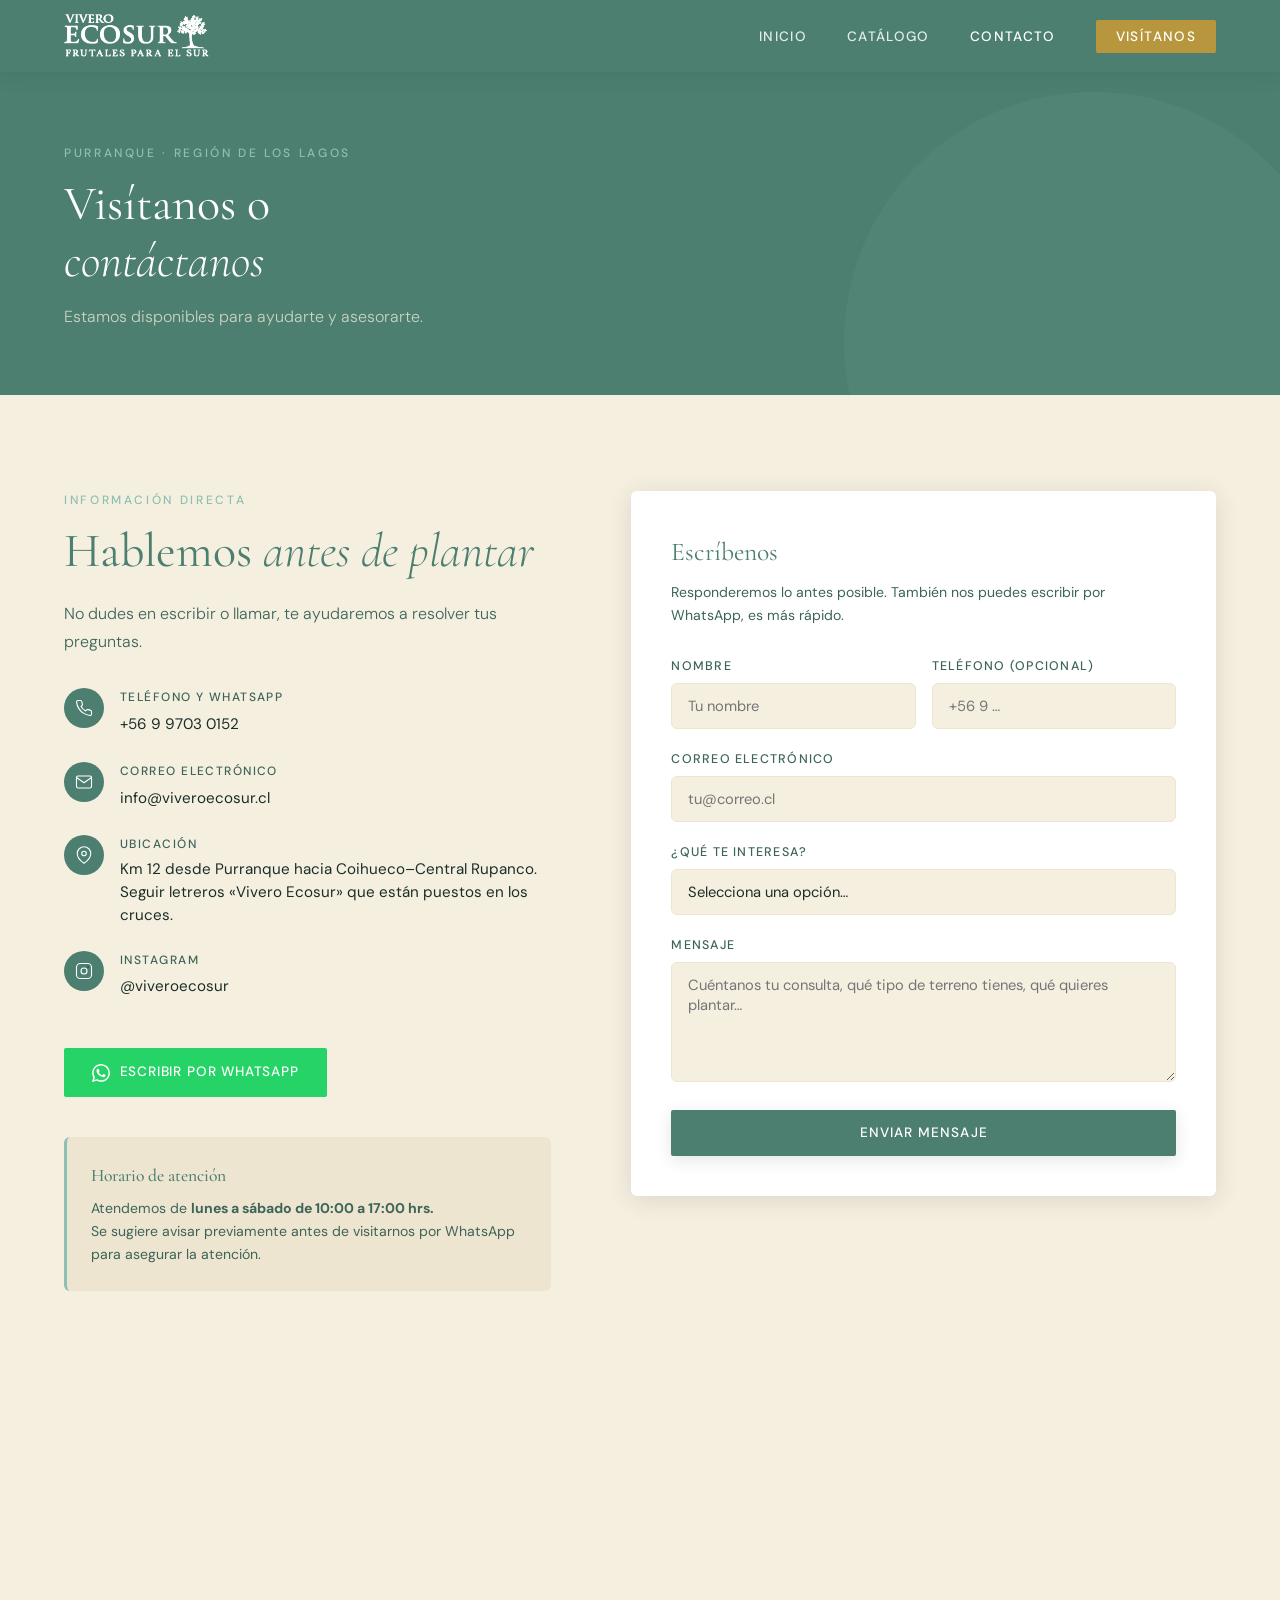
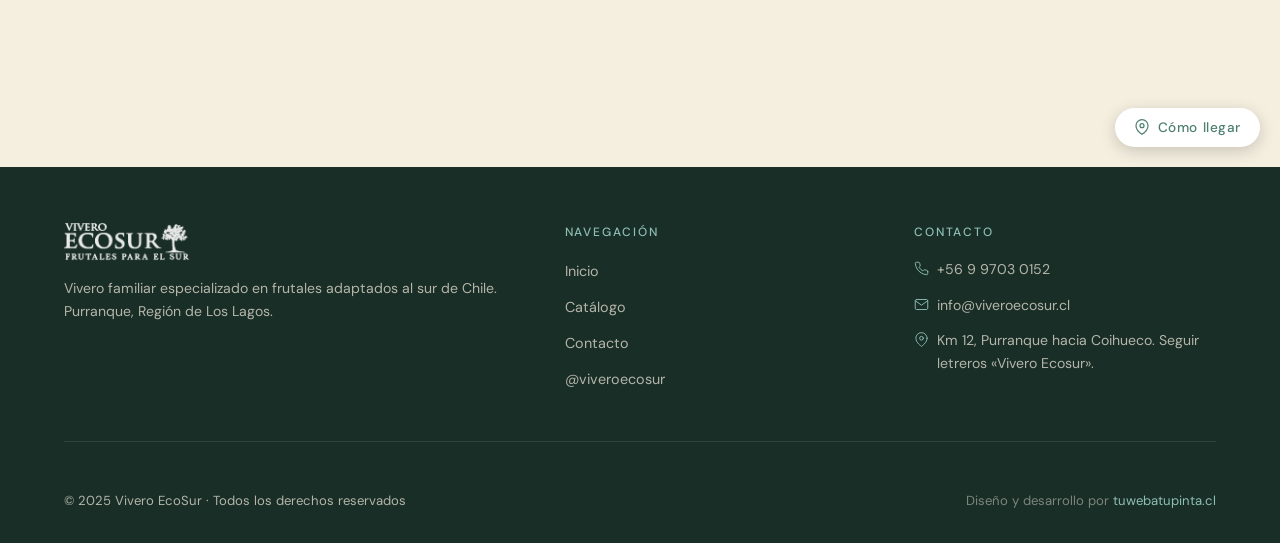
==== commit d2c6162e: "Versión Final 25-04-2026" ====
--- a/contacto.html
+++ b/contacto.html
@@ -132,7 +132,7 @@
         <p>Responderemos lo antes posible. También nos puedes escribir por WhatsApp, es más rápido.</p>
 
         <form id="contact-form" novalidate>
-          <input type="hidden" name="access_key" value="YOUR_ACCESS_KEY">
+          <input type="hidden" name="access_key" value="cce35af2-34da-418b-8138-a85417afa738">
           <input type="hidden" name="subject" value="Nuevo mensaje desde viveroecosur.cl">
           <input type="hidden" name="from_name" value="Vivero EcoSur Web">
 
--- a/assets/css/style.css
+++ b/assets/css/style.css
@@ -31,9 +31,11 @@
   position: fixed; top: 0; left: 0; right: 0; z-index: 100;
   display: flex; align-items: center; justify-content: space-between;
   padding: 0 5%; height: 72px;
-  transition: background var(--t), box-shadow var(--t);
-}
-.nav.scrolled { background: var(--verde); box-shadow: 0 2px 20px var(--sombra); }
+  background: var(--verde);
+  box-shadow: 0 2px 20px var(--sombra);
+  transition: box-shadow var(--t);
+}
+.nav.scrolled { box-shadow: 0 4px 22px rgba(0,0,0,0.18); }
 .nav-logo img { height: 44px; width: auto; filter: brightness(0) invert(1); }
 .nav-links { display: flex; gap: 2.5rem; align-items: center; }
 .nav-links a {
@@ -50,80 +52,100 @@
 .nav-toggle { display: none; flex-direction: column; gap: 5px; cursor: pointer; padding: 4px; }
 .nav-toggle span { display: block; width: 24px; height: 2px; background: var(--blanco); border-radius: 2px; transition: var(--t); }
 
-/* ─── Hero ───────────────────────────────────────────── */
+/* ─── Hero fullwidth con slider ──────────────────────── */
 .hero {
   position: relative;
-  height: 100svh; min-height: 600px;
-  display: flex; align-items: center;
+  min-height: 92vh;
+  display: flex;
+  align-items: center;
   overflow: hidden;
-}
-
-/* Slider */
+  padding-top: 72px;
+}
+
 .hero-slider {
-  position: absolute; inset: 0;
+  position: absolute;
+  inset: 0;
   display: flex;
   transition: transform 0.9s cubic-bezier(0.77,0,0.18,1);
   will-change: transform;
+  z-index: 0;
 }
 .hero-slide {
-  min-width: 100%; height: 100%;
-  background-size: cover; background-position: center;
-  transform: scale(1.06);
+  min-width: 100%;
+  height: 100%;
+  background-size: cover;
+  background-position: center;
+  background-repeat: no-repeat;
+  transform: scale(1.04);
   transition: transform 7s ease;
 }
 .hero-slide.active { transform: scale(1); }
 
-/* Overlay sobre el slider */
 .hero-overlay {
-  position: absolute; inset: 0; z-index: 1;
-  background: linear-gradient(135deg, rgba(20,40,30,0.80) 0%, rgba(40,70,55,0.55) 60%, rgba(20,40,30,0.35) 100%);
-}
-
-/* Contenido */
+  position: absolute;
+  inset: 0;
+  z-index: 1;
+  background: linear-gradient(105deg,
+    rgba(20,35,28,0.72) 0%,
+    rgba(20,35,28,0.55) 45%,
+    rgba(20,35,28,0.25) 100%);
+}
+
+.hero-dots {
+  position: absolute;
+  bottom: 1.5rem;
+  left: 50%;
+  transform: translateX(-50%);
+  display: flex;
+  gap: 0.55rem;
+  z-index: 3;
+}
+.hero-dot {
+  width: 8px;
+  height: 8px;
+  border-radius: 50%;
+  border: none;
+  background: rgba(255,255,255,0.45);
+  cursor: pointer;
+  padding: 0;
+  box-shadow: 0 1px 4px rgba(0,0,0,0.3);
+  transition: background var(--t), transform var(--t);
+}
+.hero-dot.active { background: var(--blanco); transform: scale(1.35); }
+
 .hero-content {
-  position: relative; z-index: 2;
-  max-width: 720px; padding: 0 5%;
-  opacity: 0; transform: translateY(28px);
-  transition: opacity 0.9s ease 0.3s, transform 0.9s ease 0.3s;
-}
-.hero.loaded .hero-content { opacity: 1; transform: none; }
+  position: relative;
+  z-index: 2;
+  max-width: 640px;
+  padding: 0 5%;
+  margin-left: 2%;
+}
 
 .hero-eyebrow {
   font-size: 0.78rem; font-weight: 500; letter-spacing: 0.22em;
-  text-transform: uppercase; color: var(--verde-claro); margin-bottom: 1rem;
-}
-.hero h1 {
-  font-family: var(--f-display);
-  font-size: clamp(4rem, 9vw, 7.5rem);
-  font-weight: 300; line-height: 1.05;
-  color: var(--blanco); margin-bottom: 0.5rem;
-}
-.hero h1 em { font-style: italic; color: var(--verde-claro); }
-.hero-tagline {
-  font-size: clamp(0.9rem, 2vw, 1.1rem); font-weight: 300;
-  letter-spacing: 0.18em; text-transform: uppercase;
-  color: rgba(245,239,224,0.75); margin-bottom: 1.5rem;
-}
+  text-transform: uppercase;
+  color: rgba(255,255,255,0.85);
+  margin-bottom: 1.75rem;
+}
+
+.hero-logo {
+  width: auto;
+  max-width: min(440px, 100%);
+  height: auto;
+  margin-bottom: 2rem;
+  filter: brightness(0) invert(1) drop-shadow(0 2px 12px rgba(0,0,0,0.35));
+}
+
 .hero-desc {
   font-size: 1.05rem; font-weight: 300;
-  color: rgba(245,239,224,0.88); max-width: 480px;
-  margin-bottom: 2.5rem; line-height: 1.75;
-}
+  color: rgba(255,255,255,0.92);
+  max-width: 520px;
+  margin-bottom: 2.5rem;
+  line-height: 1.75;
+  text-shadow: 0 1px 3px rgba(0,0,0,0.25);
+}
+
 .hero-ctas { display: flex; gap: 1rem; flex-wrap: wrap; }
-
-/* Dots */
-.hero-dots {
-  position: absolute; bottom: 2rem; left: 50%;
-  transform: translateX(-50%);
-  display: flex; gap: 0.6rem; z-index: 3;
-}
-.hero-dot {
-  width: 8px; height: 8px; border-radius: 50%;
-  border: none; background: rgba(255,255,255,0.35);
-  cursor: pointer; padding: 0;
-  transition: background var(--t), transform var(--t);
-}
-.hero-dot.active { background: var(--blanco); transform: scale(1.35); }
 
 /* ─── Buttons ─────────────────────────────────────────── */
 .btn {
@@ -203,17 +225,48 @@
 .search-bar input { width: 100%; padding: .75rem 1rem .75rem 2.8rem; background: var(--blanco); border: 1.5px solid var(--crema-oscura); border-radius: 2px; font-family: var(--f-body); font-size: .9rem; color: var(--texto); outline: none; transition: border-color var(--t); }
 .search-bar input:focus { border-color: var(--verde); }
 .search-bar svg { position: absolute; left: .9rem; top: 50%; transform: translateY(-50%); width: 16px; height: 16px; stroke: var(--texto-suave); fill: none; pointer-events: none; }
-.products-grid { display: grid; grid-template-columns: repeat(auto-fill, minmax(220px,1fr)); gap: 1.5rem; }
+.products-grid {
+  display: grid;
+  grid-template-columns: repeat(auto-fill, minmax(clamp(180px, 22vw, 260px), 1fr));
+  gap: 1.5rem;
+}
 
 /* Card — solo nombre + foto */
 .product-card { background: var(--blanco); border-radius: var(--r); overflow: hidden; box-shadow: 0 2px 12px var(--sombra); transition: transform var(--t), box-shadow var(--t), opacity 0.4s ease; opacity: 0; transform: translateY(16px); }
 .product-card.visible { opacity: 1; transform: none; }
 .product-card:hover { transform: translateY(-4px); box-shadow: 0 8px 28px rgba(26,43,34,.16); }
-.product-card-img { height: 200px; overflow: hidden; background: var(--crema-oscura); }
+.product-card-img { position: relative; height: 200px; overflow: hidden; background: var(--crema-oscura); }
 .product-card-img img { width: 100%; height: 100%; object-fit: cover; transition: transform 0.5s ease; }
 .product-card:hover .product-card-img img { transform: scale(1.06); }
-.product-card-body { padding: .85rem 1rem 1rem; }
-.product-card-body h3 { font-family: var(--f-display); font-size: 1.1rem; font-weight: 500; color: var(--verde); text-transform: capitalize; }
+.product-card-cat {
+  position: absolute;
+  top: 10px; left: 10px;
+  background: var(--verde);
+  color: var(--blanco);
+  font-size: 0.68rem;
+  font-weight: 500;
+  letter-spacing: 0.1em;
+  text-transform: uppercase;
+  padding: 4px 9px;
+  border-radius: 2px;
+}
+.product-card-body { padding: 1rem 1.1rem 1.25rem; }
+.product-card-body h3 {
+  font-family: var(--f-display);
+  font-size: 1.2rem;
+  font-weight: 500;
+  color: var(--verde);
+  text-transform: capitalize;
+  margin-bottom: 0.5rem;
+  line-height: 1.25;
+}
+.product-card-body p {
+  font-size: 0.85rem;
+  font-weight: 300;
+  color: var(--texto-suave);
+  line-height: 1.55;
+  margin: 0;
+}
 .no-results { grid-column: 1/-1; text-align: center; padding: 4rem 0; color: var(--texto-suave); }
 
 /* ─── Contacto ────────────────────────────────────────── */
@@ -285,10 +338,43 @@
   .features { grid-template-columns: 1fr; gap: 2rem; }
   .footer-grid { grid-template-columns: 1fr; }
   .form-row { grid-template-columns: 1fr; }
-  .products-grid { grid-template-columns: repeat(auto-fill, minmax(160px,1fr)); }
+  .products-grid { gap: 1rem; }
 }
 @media (max-width: 480px) {
   .hero h1 { font-size: 3rem; }
   .section { padding: 4rem 5%; }
   .page-header { padding: 8rem 5% 3rem; }
+}
+/* ─── Hero responsive ─────────────────────────────────── */
+@media (max-width: 768px) {
+  .hero { min-height: 75vh; }
+  .hero-content { max-width: 100%; margin-left: 0; }
+  .hero-logo { max-width: min(340px, 80%); }
+  .hero-desc { font-size: 0.98rem; }
+}
+
+/* ─── Amuleto sneaky (solo para la dueña) ───────────── */
+/* Se esconde al final de la página — hay que hacer scroll hasta el fondo */
+.amuleto {
+  position: absolute;
+  bottom: 12px;
+  right: 12px;
+  width: 32px;
+  height: 32px;
+  border-radius: 50%;
+  overflow: hidden;
+  box-shadow: 0 2px 6px rgba(0,0,0,0.15);
+  border: 1px solid rgba(255,255,255,0.7);
+  z-index: 5;
+  opacity: 0.55;
+  transition: opacity var(--t);
+}
+.amuleto:hover { opacity: 0.95; }
+.amuleto img { width: 100%; height: 100%; object-fit: cover; display: block; }
+
+/* Contexto de posicionamiento: el footer */
+footer { position: relative; }
+
+@media (max-width: 600px) {
+  .amuleto { width: 26px; height: 26px; bottom: 10px; right: 10px; }
 }
